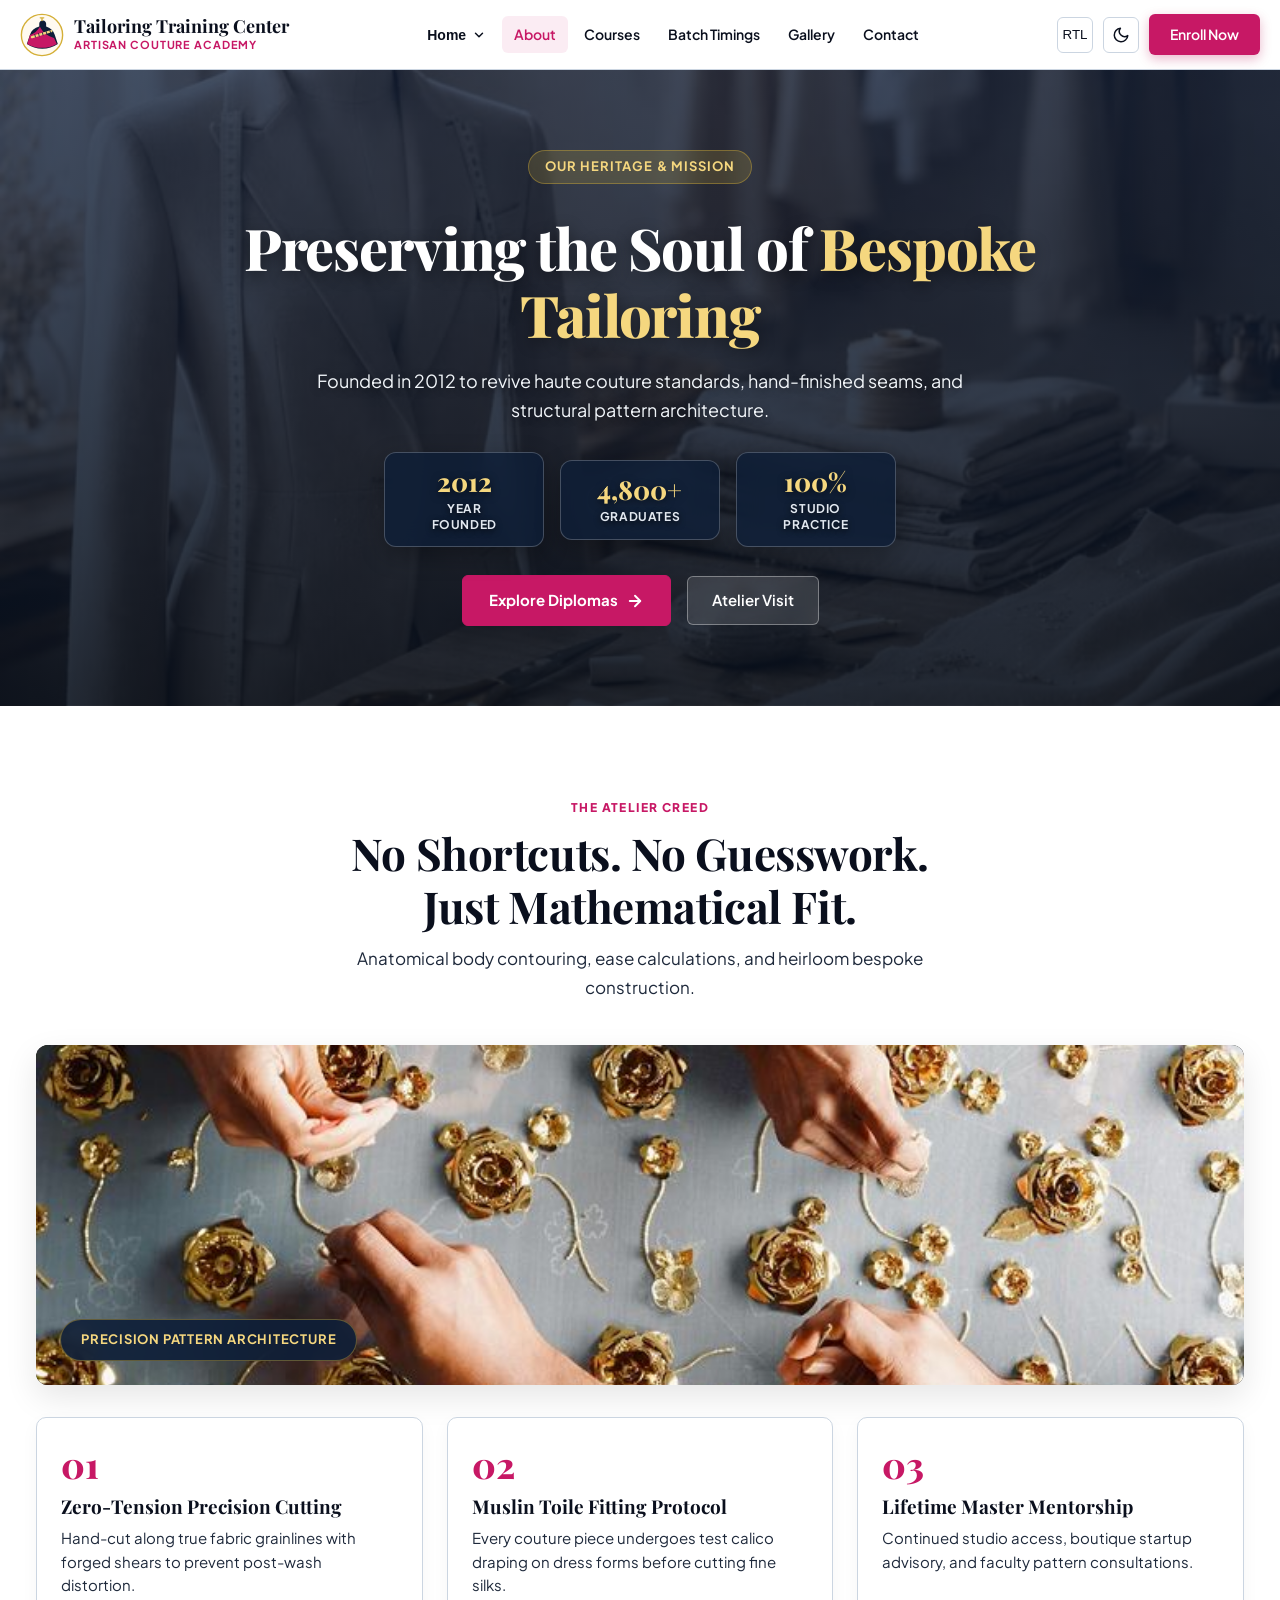
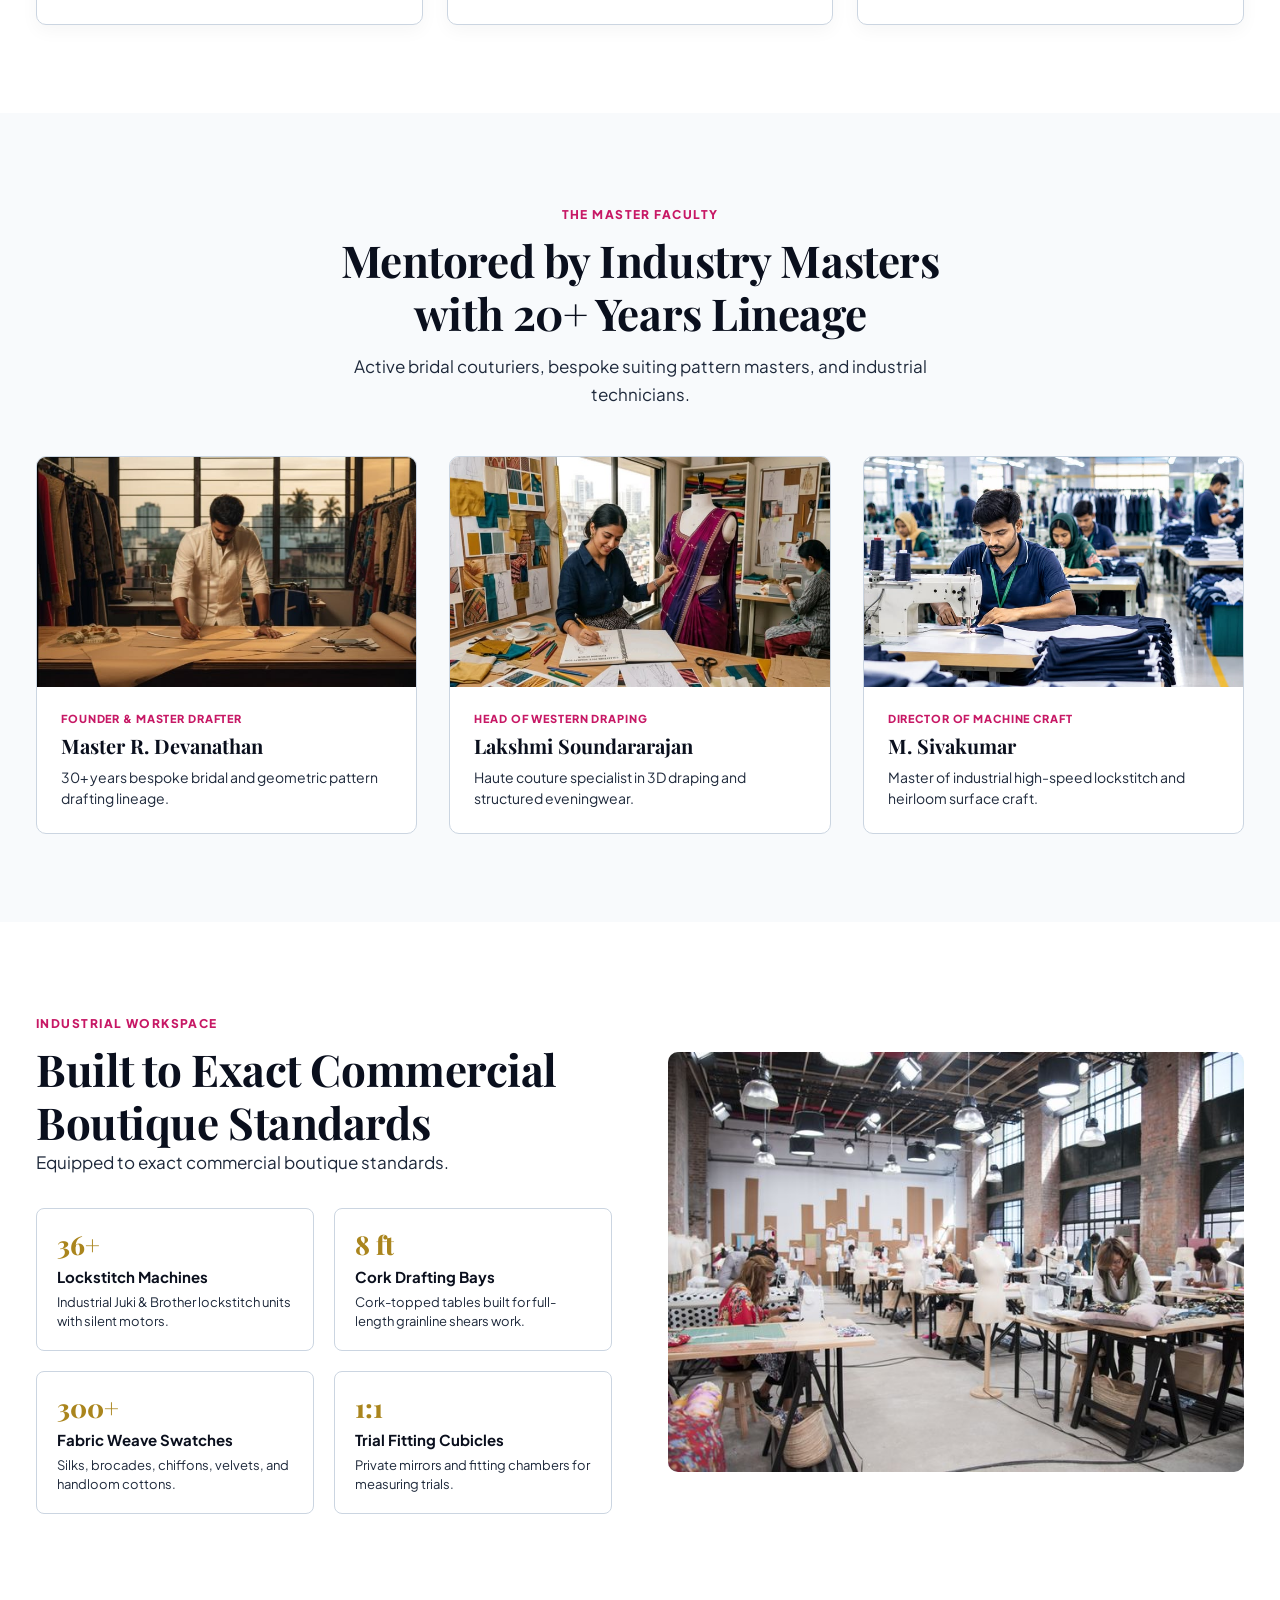
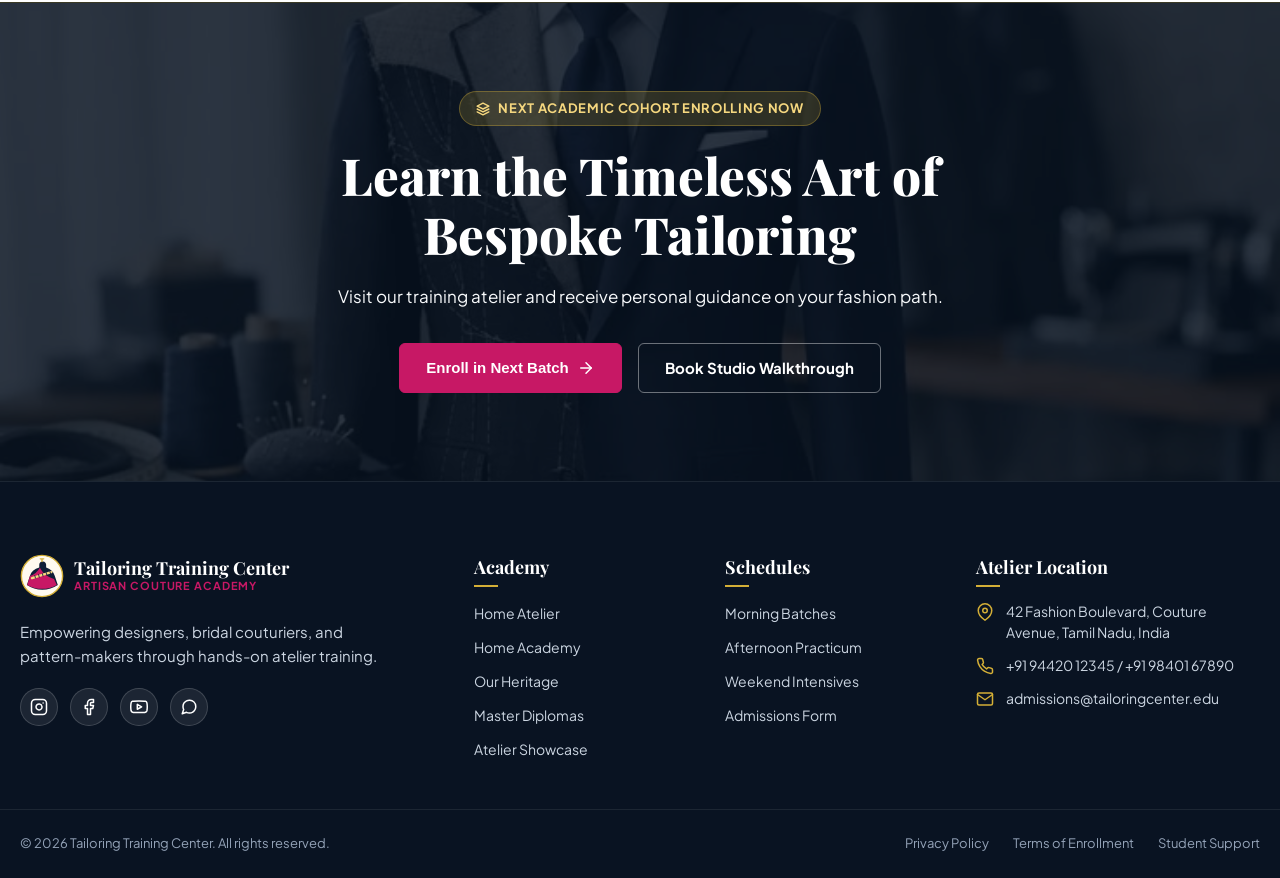
==== about.html @ f359b0d8 "first commit" ====
<!DOCTYPE html>
<html lang="en" dir="ltr">

<head>
  <meta charset="UTF-8">
  <meta name="viewport" content="width=device-width, initial-scale=1.0">
  <title>About Our Heritage | Tailoring Training Center</title>
  <link rel="icon" type="image/svg+xml" href="assets/images/icons/brand-mark.svg">
  <link rel="stylesheet" href="assets/css/style.css">
  <link rel="stylesheet" href="assets/css/responsive.css">
</head>

<body>

  <!-- Branded Page Loader -->
  <div id="page-loader" role="status" aria-live="polite" aria-label="Loading Tailoring Training Center">
    <div class="loader-brand">
      <div class="loader-ring"></div>
      <img src="assets/images/icons/brand-mark.svg" alt="Tailoring Training Center" class="loader-logo-img">
    </div>
    <div class="loader-text">Tailoring Training Center</div>
  </div>

  <!-- Fixed Header -->
  <header class="site-header" role="banner">
    <div class="header-container">

      <!-- Brand Logo + Name -->
      <a href="index.html" class="brand-link" aria-label="Tailoring Training Center Homepage">
        <img src="assets/images/icons/brand-mark.svg" alt="Tailoring Training Center Brand Logo" class="brand-logo-img">
        <div class="brand-text-wrap">
          <span class="brand-title">Tailoring Training Center</span>
          <span class="brand-subtitle">Artisan Couture Academy</span>
        </div>
      </a>

      <!-- Desktop Navigation: Exactly 6 Primary Items -->
      <nav class="desktop-nav" role="navigation" aria-label="Main Navigation">

        <!-- Nav Item 1: Home (Dropdown Click-Only) -->
        <div class="nav-item has-dropdown">
          <button type="button" class="nav-link nav-dropdown-trigger" aria-expanded="false" aria-haspopup="true"
            aria-label="Toggle Home menu">
            <span>Home</span>
            <svg width="14" height="14" viewBox="0 0 24 24" fill="none" stroke="currentColor" stroke-width="2.5"
              stroke-linecap="round" stroke-linejoin="round" aria-hidden="true">
              <polyline points="6 9 12 15 18 9"></polyline>
            </svg>
          </button>
          <div class="nav-dropdown-menu" role="menu">
            <a href="index.html" class="dropdown-link" role="menuitem">
              <span>Home 1 (Artisan Editorial)</span>
              <span class="dropdown-badge">V1</span>
            </a>
            <a href="home-2.html" class="dropdown-link" role="menuitem">
              <span>Home 2 (Academy & Atelier)</span>
              <span class="dropdown-badge">V2</span>
            </a>
          </div>
        </div>

        <!-- Nav Item 2: About (Active) -->
        <div class="nav-item">
          <a href="about.html" class="nav-link active">About</a>
        </div>

        <!-- Nav Item 3: Courses -->
        <div class="nav-item">
          <a href="courses.html" class="nav-link">Courses</a>
        </div>

        <!-- Nav Item 4: Batch Timings -->
        <div class="nav-item">
          <a href="timings.html" class="nav-link">Batch Timings</a>
        </div>

        <!-- Nav Item 5: Gallery -->
        <div class="nav-item">
          <a href="gallery.html" class="nav-link">Gallery</a>
        </div>

        <!-- Nav Item 6: Contact -->
        <div class="nav-item">
          <a href="contact.html" class="nav-link">Contact</a>
        </div>

      </nav>

      <!-- Desktop Actions: RTL Toggle, Dark Mode Toggle, CTA Button -->
      <div class="header-actions">
        <button type="button" class="icon-btn dir-toggle-btn"
          aria-label="Toggle text direction (LTR / RTL)">RTL</button>
        <button type="button" class="icon-btn theme-toggle-btn" aria-label="Switch to Dark Mode">
          <svg width="18" height="18" viewBox="0 0 24 24" fill="none" stroke="currentColor" stroke-width="2"
            stroke-linecap="round" stroke-linejoin="round" aria-hidden="true">
            <path d="M21 12.79A9 9 0 1 1 11.21 3 7 7 0 0 0 21 12.79z"></path>
          </svg>
        </button>
        <a href="contact.html" class="header-cta-btn">
          <span>Enroll Now</span>
        </a>

        <!-- Mobile Toggle Button -->
        <button type="button" class="mobile-toggle-btn" aria-label="Open mobile navigation menu">
          <svg width="22" height="22" viewBox="0 0 24 24" fill="none" stroke="currentColor" stroke-width="2"
            stroke-linecap="round" stroke-linejoin="round" aria-hidden="true">
            <line x1="3" y1="12" x2="21" y2="12"></line>
            <line x1="3" y1="6" x2="21" y2="6"></line>
            <line x1="3" y1="18" x2="21" y2="18"></line>
          </svg>
        </button>
      </div>

    </div>
  </header>

  <!-- Mobile Drawer Overlay & Menu -->
  <div class="mobile-drawer-overlay" aria-hidden="true">
    <div class="mobile-drawer" role="dialog" aria-modal="true" aria-label="Mobile Navigation">

      <div class="mobile-drawer-header">
        <a href="index.html" class="brand-link">
          <img src="assets/images/icons/brand-mark.svg" alt="Tailoring Training Center" class="brand-logo-img">
          <div class="brand-text-wrap">
            <span class="brand-title">Tailoring Training Center</span>
            <span class="brand-subtitle">Artisan Couture Academy</span>
          </div>
        </a>
        <button type="button" class="icon-btn mobile-close-btn" aria-label="Close mobile navigation menu">
          <svg width="20" height="20" viewBox="0 0 24 24" fill="none" stroke="currentColor" stroke-width="2"
            stroke-linecap="round" stroke-linejoin="round" aria-hidden="true">
            <line x1="18" y1="6" x2="6" y2="18"></line>
            <line x1="6" y1="6" x2="18" y2="18"></line>
          </svg>
        </button>
      </div>

      <ul class="mobile-nav-list">
        <li class="mobile-accordion">
          <button type="button" class="mobile-nav-link mobile-accordion-trigger" aria-expanded="false">
            <span>Home</span>
            <svg class="accordion-icon" width="16" height="16" viewBox="0 0 24 24" fill="none" stroke="currentColor"
              stroke-width="2" stroke-linecap="round" stroke-linejoin="round" aria-hidden="true">
              <polyline points="6 9 12 15 18 9"></polyline>
            </svg>
          </button>
          <div class="mobile-accordion-content">
            <a href="index.html" class="mobile-sub-link">Home 1 (Artisan Editorial)</a>
            <a href="home-2.html" class="mobile-sub-link">Home 2 (Academy & Atelier)</a>
          </div>
        </li>

        <li><a href="about.html" class="mobile-nav-link active">About</a></li>
        <li><a href="courses.html" class="mobile-nav-link">Courses</a></li>
        <li><a href="timings.html" class="mobile-nav-link">Batch Timings</a></li>
        <li><a href="gallery.html" class="mobile-nav-link">Gallery</a></li>
        <li><a href="contact.html" class="mobile-nav-link">Contact</a></li>
      </ul>

      <div class="mobile-drawer-footer">
        <div class="mobile-controls-row">
          <button type="button" class="icon-btn dir-toggle-btn"
            aria-label="Toggle text direction (LTR / RTL)">RTL</button>
          <button type="button" class="icon-btn theme-toggle-btn" aria-label="Switch to Dark Mode">
            <svg width="18" height="18" viewBox="0 0 24 24" fill="none" stroke="currentColor" stroke-width="2"
              stroke-linecap="round" stroke-linejoin="round" aria-hidden="true">
              <path d="M21 12.79A9 9 0 1 1 11.21 3 7 7 0 0 0 21 12.79z"></path>
            </svg>
          </button>
        </div>
      </div>

    </div>
  </div>

  <!-- Main Content: Exactly 5 Content Sections (Lean, Punchy Copy) -->
  <main class="main-wrapper" id="main-content">

    <!-- ==========================================
         SECTION 1: ABOUT HERO BANNER (EQUAL HEIGHT)
         ========================================== -->
    <section class="page-hero-banner about-hero-banner" aria-label="Our Heritage">
      <div class="site-container">
        <div class="page-hero-content">
          <span class="eyebrow eyebrow-light">Our Heritage & Mission</span>
          <h1 class="page-hero-title">
            Preserving the Soul of <span>Bespoke Tailoring</span>
          </h1>
          <p class="page-hero-desc">
            Founded in 2012 to revive haute couture standards, hand-finished seams, and structural pattern architecture.
          </p>
          <div class="hero-stats-row hero-stats-row-center">
            <div class="hero-stat-pill">
              <span class="hero-stat-value">2012</span>
              <span class="hero-stat-label">Year Founded</span>
            </div>
            <div class="hero-stat-pill">
              <span class="hero-stat-value">4,800+</span>
              <span class="hero-stat-label">Graduates</span>
            </div>
            <div class="hero-stat-pill">
              <span class="hero-stat-value">100%</span>
              <span class="hero-stat-label">Studio Practice</span>
            </div>
          </div>
          <div class="hero-cta-group hero-cta-group-center">
            <a href="courses.html" class="btn-primary">
              <span>Explore Diplomas</span>
              <svg width="18" height="18" viewBox="0 0 24 24" fill="none" stroke="currentColor" stroke-width="2.5"
                stroke-linecap="round" stroke-linejoin="round" aria-hidden="true">
                <line x1="5" y1="12" x2="19" y2="12"></line>
                <polyline points="12 5 19 12 12 19"></polyline>
              </svg>
            </a>
            <a href="contact.html" class="btn-secondary btn-secondary-light">
              <span>Atelier Visit</span>
            </a>
          </div>
        </div>
      </div>
    </section>

    <!-- ==========================================
         SECTION 2: CRAFT PHILOSOPHY & PEDAGOGICAL CREED
         (Panoramic Craft Showcase + 3-Milestone Protocol Grid)
         ========================================== -->
    <section class="philosophy-section" aria-label="Our Core Creed">
      <div class="site-container">

        <div class="section-center-head">
          <span class="eyebrow">The Atelier Creed</span>
          <h2 class="section-heading">No Shortcuts. No Guesswork. Just Mathematical Fit.</h2>
          <p class="section-subtext section-subtext-centered">
            Anatomical body contouring, ease calculations, and heirloom bespoke construction.
          </p>
        </div>

        <!-- Wide Cinematic Craft Visual Strip -->
        <div class="philosophy-panoramic-wrap">
          <img src="assets/images/about/p26.jpg" alt="Artisan hand-stitching intricate silk piping with gold embroidery"
            class="philosophy-panoramic-img" loading="lazy">
          <div class="philosophy-panoramic-badge">
            Precision Pattern Architecture
          </div>
        </div>

        <!-- 3 Connected Milestone Protocols in a Row -->
        <div class="philosophy-milestones-row">

          <div class="philosophy-milestone-card">
            <div class="philosophy-milestone-num">01</div>
            <h3 class="philosophy-milestone-title">Zero-Tension Precision Cutting</h3>
            <p class="philosophy-milestone-desc">Hand-cut along true fabric grainlines with forged shears to prevent
              post-wash distortion.</p>
          </div>

          <div class="philosophy-milestone-card">
            <div class="philosophy-milestone-num">02</div>
            <h3 class="philosophy-milestone-title">Muslin Toile Fitting Protocol</h3>
            <p class="philosophy-milestone-desc">Every couture piece undergoes test calico draping on dress forms before
              cutting fine silks.</p>
          </div>

          <div class="philosophy-milestone-card">
            <div class="philosophy-milestone-num">03</div>
            <h3 class="philosophy-milestone-title">Lifetime Master Mentorship</h3>
            <p class="philosophy-milestone-desc">Continued studio access, boutique startup advisory, and faculty pattern
              consultations.</p>
          </div>

        </div>

      </div>
    </section>

    <!-- ==========================================
         SECTION 3: FACULTY GUILD HERITAGE (Equal Cards)
         ========================================== -->
    <section class="faculty-heritage-section" aria-label="Our Master Mentors">
      <div class="site-container">

        <div class="section-center-head">
          <span class="eyebrow">The Master Faculty</span>
          <h2 class="section-heading">Mentored by Industry Masters with 20+ Years Lineage</h2>
          <p class="section-subtext section-subtext-centered">
            Active bridal couturiers, bespoke suiting pattern masters, and industrial technicians.
          </p>
        </div>

        <div class="faculty-grid">

          <!-- Faculty Card 1 -->
          <article class="faculty-card">
            <div class="faculty-card-media">
              <img src="assets/images/about/p27.jpg" alt="Master R. Devanathan - Founder and Master Pattern Drafter"
                class="faculty-card-img" loading="lazy">
            </div>
            <div class="faculty-card-body">
              <span class="faculty-role-badge">Founder & Master Drafter</span>
              <h3 class="faculty-name">Master R. Devanathan</h3>
              <p class="faculty-bio">
                30+ years bespoke bridal and geometric pattern drafting lineage.
              </p>
            </div>
          </article>

          <!-- Faculty Card 2 -->
          <article class="faculty-card">
            <div class="faculty-card-media">
              <img src="assets/images/gallery/p28.jpg" alt="Lakshmi Soundararajan - Head of Western Draping"
                class="faculty-card-img" loading="lazy">
            </div>
            <div class="faculty-card-body">
              <span class="faculty-role-badge">Head of Western Draping</span>
              <h3 class="faculty-name">Lakshmi Soundararajan</h3>
              <p class="faculty-bio">
                Haute couture specialist in 3D draping and structured eveningwear.
              </p>
            </div>
          </article>

          <!-- Faculty Card 3 -->
          <article class="faculty-card">
            <div class="faculty-card-media">
              <img src="assets/images/sections/p29.jpg" alt="M. Sivakumar - Director of Machine and Surface Craft"
                class="faculty-card-img" loading="lazy">
            </div>
            <div class="faculty-card-body">
              <span class="faculty-role-badge">Director of Machine Craft</span>
              <h3 class="faculty-name">M. Sivakumar</h3>
              <p class="faculty-bio">
                Master of industrial high-speed lockstitch and heirloom surface craft.
              </p>
            </div>
          </article>

        </div>

      </div>
    </section>

    <!-- ==========================================
         SECTION 4: ATELIER STUDIO SPECIFICATIONS
         ========================================== -->
    <section class="studio-specs-section" aria-label="Studio Infrastructure">
      <div class="site-container">
        <div class="studio-specs-grid">

          <div>
            <span class="eyebrow">Industrial Workspace</span>
            <h2 class="section-heading">Built to Exact Commercial Boutique Standards</h2>
            <p class="section-subtext">
              Equipped to exact commercial boutique standards.
            </p>

            <div class="specs-grid-2col">
              <div class="spec-tile">
                <div class="spec-num">36+</div>
                <div class="spec-title">Lockstitch Machines</div>
                <div class="spec-desc">Industrial Juki & Brother lockstitch units with silent motors.</div>
              </div>

              <div class="spec-tile">
                <div class="spec-num">8 ft</div>
                <div class="spec-title">Cork Drafting Bays</div>
                <div class="spec-desc">Cork-topped tables built for full-length grainline shears work.</div>
              </div>

              <div class="spec-tile">
                <div class="spec-num">300+</div>
                <div class="spec-title">Fabric Weave Swatches</div>
                <div class="spec-desc">Silks, brocades, chiffons, velvets, and handloom cottons.</div>
              </div>

              <div class="spec-tile">
                <div class="spec-num">1:1</div>
                <div class="spec-title">Trial Fitting Cubicles</div>
                <div class="spec-desc">Private mirrors and fitting chambers for measuring trials.</div>
              </div>
            </div>
          </div>

          <div>
            <img src="assets/images/about/p30.jpg"
              alt="Industrial high speed lockstitch sewing machine with precision needle and presser foot"
              class="studio-specs-img">
          </div>

        </div>
      </div>
    </section>

    <!-- ==========================================
         SECTION 5: FINAL ATELIER ENROLLMENT CTA
         (Mandatory Last Section)
         ========================================== -->
    <section class="about-cta-section" aria-label="Admissions Invitation">
      <div class="about-cta-bg-layer"></div>
      <div class="site-container">
        <div class="cta-inner-card">
          <span class="cta-pill">
            <svg width="14" height="14" viewBox="0 0 24 24" fill="none" stroke="currentColor" stroke-width="2.5"
              stroke-linecap="round" stroke-linejoin="round" aria-hidden="true">
              <path d="M12 2L2 7l10 5 10-5-10-5z"></path>
              <path d="M2 17l10 5 10-5"></path>
              <path d="M2 12l10 5 10-5"></path>
            </svg>
            <span>Next Academic Cohort<span class="cta-pill-extra"> Enrolling Now</span></span>
          </span>

          <h2 class="cta-heading">Learn the Timeless Art of Bespoke Tailoring</h2>

          <p class="cta-desc">
            Visit our training atelier and receive personal guidance on your fashion path.
          </p>

          <div class="cta-btn-group">
            <button type="button" class="btn-primary" data-open-modal="auth">
              <span>Enroll in Next Batch</span>
              <svg width="18" height="18" viewBox="0 0 24 24" fill="none" stroke="currentColor" stroke-width="2"
                stroke-linecap="round" stroke-linejoin="round" aria-hidden="true">
                <line x1="5" y1="12" x2="19" y2="12"></line>
                <polyline points="12 5 19 12 12 19"></polyline>
              </svg>
            </button>
            <a href="contact.html" class="btn-secondary btn-cta-secondary">
              <span>Book Studio Walkthrough</span>
            </a>
          </div>
        </div>
      </div>
    </section>

  </main>

  <!-- Scroll to Top Button -->
  <button type="button" id="scroll-to-top" aria-label="Scroll back to top">
    <svg width="20" height="20" viewBox="0 0 24 24" fill="none" stroke="currentColor" stroke-width="2.5"
      stroke-linecap="round" stroke-linejoin="round" aria-hidden="true">
      <polyline points="18 15 12 9 6 15"></polyline>
    </svg>
  </button>

  <!-- Shared Editorial Footer -->
  <footer class="site-footer" role="contentinfo">
    <div class="footer-top">

      <div class="footer-col">
        <a href="index.html" class="brand-link">
          <img src="assets/images/icons/brand-mark.svg" alt="Tailoring Training Center Logo" class="brand-logo-img">
          <div class="brand-text-wrap">
            <span class="brand-title brand-title-footer">Tailoring Training Center</span>
            <span class="brand-subtitle">Artisan Couture Academy</span>
          </div>
        </a>
        <p class="footer-brand-desc">
          Empowering designers, bridal couturiers, and pattern-makers through hands-on atelier training.
        </p>
        <div class="footer-social-links" aria-label="Social Media Channels">
          <a href="https://instagram.com" class="footer-social-btn" aria-label="Follow us on Instagram" target="_blank" rel="noopener noreferrer">
            <svg width="18" height="18" viewBox="0 0 24 24" fill="none" stroke="currentColor" stroke-width="2" stroke-linecap="round" stroke-linejoin="round" aria-hidden="true">
              <rect x="2" y="2" width="20" height="20" rx="5" ry="5"></rect>
              <path d="M16 11.37A4 4 0 1 1 12.63 8 4 4 0 0 1 16 11.37z"></path>
              <line x1="17.5" y1="6.5" x2="17.51" y2="6.5"></line>
            </svg>
          </a>
          <a href="https://facebook.com" class="footer-social-btn" aria-label="Follow us on Facebook" target="_blank" rel="noopener noreferrer">
            <svg width="18" height="18" viewBox="0 0 24 24" fill="none" stroke="currentColor" stroke-width="2" stroke-linecap="round" stroke-linejoin="round" aria-hidden="true">
              <path d="M18 2h-3a5 5 0 0 0-5 5v3H7v4h3v8h4v-8h3l1-4h-4V7a1 1 0 0 1 1-1h3z"></path>
            </svg>
          </a>
          <a href="https://youtube.com" class="footer-social-btn" aria-label="Subscribe on YouTube" target="_blank" rel="noopener noreferrer">
            <svg width="18" height="18" viewBox="0 0 24 24" fill="none" stroke="currentColor" stroke-width="2" stroke-linecap="round" stroke-linejoin="round" aria-hidden="true">
              <path d="M22.54 6.42a2.78 2.78 0 0 0-1.94-2C18.88 4 12 4 12 4s-6.88 0-8.6.46a2.78 2.78 0 0 0-1.94 2A29 29 0 0 0 1 11.75a29 29 0 0 0 .46 5.33A2.78 2.78 0 0 0 3.4 19c1.72.46 8.6.46 8.6.46s6.88 0 8.6-.46a2.78 2.78 0 0 0 1.94-2 29 29 0 0 0 .46-5.25 29 29 0 0 0-.46-5.33z"></path>
              <polygon points="9.75 15.02 15.5 11.75 9.75 8.48 9.75 15.02"></polygon>
            </svg>
          </a>
          <a href="https://wa.me/919442012345" class="footer-social-btn" aria-label="Chat on WhatsApp" target="_blank" rel="noopener noreferrer">
            <svg width="18" height="18" viewBox="0 0 24 24" fill="none" stroke="currentColor" stroke-width="2" stroke-linecap="round" stroke-linejoin="round" aria-hidden="true">
              <path d="M21 11.5a8.38 8.38 0 0 1-.9 3.8 8.5 8.5 0 0 1-7.6 4.7 8.38 8.38 0 0 1-3.8-.9L3 21l1.9-5.7a8.38 8.38 0 0 1-.9-3.8 8.5 8.5 0 0 1 4.7-7.6 8.38 8.38 0 0 1 3.8-.9h.5a8.48 8.48 0 0 1 8 8v.5z"></path>
            </svg>
          </a>
        </div>
      </div>

      <div class="footer-col">
        <h3 class="footer-heading">Academy</h3>
        <ul class="footer-nav-list">
          <li><a href="index.html" class="footer-link">Home Atelier</a></li>
          <li><a href="home-2.html" class="footer-link">Home Academy</a></li>
          <li><a href="about.html" class="footer-link">Our Heritage</a></li>
          <li><a href="courses.html" class="footer-link">Master Diplomas</a></li>
          <li><a href="gallery.html" class="footer-link">Atelier Showcase</a></li>
        </ul>
      </div>

      <div class="footer-col">
        <h3 class="footer-heading">Schedules</h3>
        <ul class="footer-nav-list">
          <li><a href="timings.html" class="footer-link">Morning Batches</a></li>
          <li><a href="timings.html" class="footer-link">Afternoon Practicum</a></li>
          <li><a href="timings.html" class="footer-link">Weekend Intensives</a></li>
          <li><a href="contact.html" class="footer-link">Admissions Form</a></li>
        </ul>
      </div>

      <div class="footer-col">
        <h3 class="footer-heading">Atelier Location</h3>
        <div class="footer-contact-item">
          <svg class="footer-contact-icon" width="18" height="18" viewBox="0 0 24 24" fill="none" stroke="currentColor"
            stroke-width="2" stroke-linecap="round" stroke-linejoin="round" aria-hidden="true">
            <path d="M21 10c0 7-9 13-9 13s-9-6-9-13a9 9 0 0 1 18 0z"></path>
            <circle cx="12" cy="10" r="3"></circle>
          </svg>
          <span>42 Fashion Boulevard, Couture Avenue, Tamil Nadu, India</span>
        </div>
        <div class="footer-contact-item">
          <svg class="footer-contact-icon" width="18" height="18" viewBox="0 0 24 24" fill="none" stroke="currentColor"
            stroke-width="2" stroke-linecap="round" stroke-linejoin="round" aria-hidden="true">
            <path
              d="M22 16.92v3a2 2 0 0 1-2.18 2 19.79 19.79 0 0 1-8.63-3.07 19.5 19.5 0 0 1-6-6 19.79 19.79 0 0 1-3.07-8.67A2 2 0 0 1 4.11 2h3a2 2 0 0 1 2 1.72 12.84 12.84 0 0 0 .7 2.81 2 2 0 0 1-.45 2.11L8.09 9.91a16 16 0 0 0 6 6l1.27-1.27a2 2 0 0 1 2.11-.45 12.84 12.84 0 0 0 2.81.7A2 2 0 0 1 22 16.92z">
            </path>
          </svg>
          <span>+91 94420 12345 / +91 98401 67890</span>
        </div>
        <div class="footer-contact-item">
          <svg class="footer-contact-icon" width="18" height="18" viewBox="0 0 24 24" fill="none" stroke="currentColor"
            stroke-width="2" stroke-linecap="round" stroke-linejoin="round" aria-hidden="true">
            <path d="M4 4h16c1.1 0 2 .9 2 2v12c0 1.1-.9 2-2 2H4c-1.1 0-2-.9-2-2V6c0-1.1.9-2 2-2z"></path>
            <polyline points="22,6 12,13 2,6"></polyline>
          </svg>
          <span>admissions@tailoringcenter.edu</span>
        </div>
      </div>

    </div>

    <div class="footer-bottom">
      <div class="footer-bottom-container">
        <div>
          &copy; 2026 Tailoring Training Center. All rights reserved.
        </div>
        <div class="footer-legal-links">
          <a href="contact.html" class="footer-link">Privacy Policy</a>
          <a href="contact.html" class="footer-link">Terms of Enrollment</a>
          <a href="contact.html" class="footer-link">Student Support</a>
        </div>
      </div>
    </div>
  </footer>

  <!-- Global Shared Script -->
  <script src="assets/js/main.js"></script>
</body>

</html>
---- assets/css/style.css ----
@import url('https://fonts.googleapis.com/css2?family=Playfair+Display:ital,wght@0,400;0,600;0,700;0,900;1,400&family=Plus+Jakarta+Sans:wght@300;400;500;600;700;800&display=swap');

/* --- Brand Custom Properties --- */
:root {
  --color-primary-navy: #0e1e38;
  --color-navy-dark: #07101d;
  --color-magenta: #c71865;
  --color-magenta-hover: #b01457;
  --color-gold: #d4af37;
  --color-gold-light: #f5d77f;
  --color-gold-dark: #aa851d;

  --bg-body: #ffffff;
  --bg-surface: #f8fafc;
  --bg-card: #ffffff;
  --bg-card-border: #cbd5e1;
  --bg-header: rgba(255, 255, 255, 0.95);
  --border-color: #cbd5e1;
  --text-main: #0a0f1d;
  --text-muted: #1e293b;
  /* Ultra-bright contrast */
  --text-light: #334155;
  --footer-bg: #091322;
  --footer-text: #ffffff;

  --font-serif: 'Playfair Display', Georgia, serif;
  --font-sans: 'Plus Jakarta Sans', system-ui, -apple-system, sans-serif;
  --header-height: 70px;
  --transition-base: all 0.25s cubic-bezier(0.4, 0, 0.2, 1);
}

/* Strict Pure Dark Mode (#000000) */
html.dark {
  --bg-body: #000000;
  --bg-surface: #000000;
  --bg-card: #05080f;
  --bg-card-border: #1e293b;
  --bg-header: rgba(0, 0, 0, 0.95);
  --border-color: #334155;
  --text-main: #ffffff;
  --text-muted: #f8fafc;
  /* Crisp, pure readable bright text */
  --text-light: #e2e8f0;
  --footer-bg: #000000;
  --footer-text: #ffffff;
}

/* Base Reset & Typography */
*,
*::before,
*::after {
  box-sizing: border-box;
  margin: 0;
  padding: 0;
}

html {
  font-family: var(--font-sans);
  background-color: var(--bg-body);
  color: var(--text-main);
  scroll-behavior: smooth;
  font-size: 16px;
  line-height: 1.5;
  -webkit-font-smoothing: antialiased;
  -moz-osx-font-smoothing: grayscale;
}

body {
  min-height: 100vh;
  background-color: var(--bg-body);
  color: var(--text-main);
  overflow-x: hidden;
  display: flex;
  flex-direction: column;
}

/* Page Loader */
#page-loader {
  position: fixed;
  inset: 0;
  z-index: 99999;
  background: var(--bg-body);
  display: flex;
  flex-direction: column;
  align-items: center;
  justify-content: center;
  gap: 1.25rem;
  transition: opacity 0.4s ease, visibility 0.4s ease;
}

#page-loader.loaded {
  opacity: 0;
  visibility: hidden;
  pointer-events: none;
}

.loader-brand {
  position: relative;
  display: flex;
  align-items: center;
  justify-content: center;
}

.loader-logo-img {
  width: 90px;
  height: 90px;
  object-fit: contain;
  animation: pulseLogo 2s infinite ease-in-out;
}

.loader-ring {
  position: absolute;
  width: 120px;
  height: 120px;
  border: 2px dashed var(--color-gold);
  border-top-color: var(--color-magenta);
  border-radius: 50%;
  animation: spinRing 3s linear infinite;
}

.loader-text {
  font-family: var(--font-serif);
  font-size: 1.125rem;
  font-weight: 700;
  letter-spacing: 0.05em;
  color: var(--text-main);
}

@keyframes spinRing {
  to {
    transform: rotate(360deg);
  }
}

@keyframes pulseLogo {

  0%,
  100% {
    transform: scale(0.96);
    opacity: 0.9;
  }

  50% {
    transform: scale(1.04);
    opacity: 1;
  }
}

/* Fixed Header */
.site-header {
  position: fixed;
  top: 0;
  left: 0;
  right: 0;
  height: var(--header-height);
  z-index: 1000;
  background-color: var(--bg-header);
  backdrop-filter: blur(12px);
  -webkit-backdrop-filter: blur(12px);
  border-bottom: 1px solid var(--border-color);
  transition: background-color 0.25s ease, border-color 0.25s ease, box-shadow 0.25s ease;
}

.site-header.scrolled {
  box-shadow: 0 4px 20px -2px rgba(0, 0, 0, 0.08);
}

html.dark .site-header.scrolled {
  box-shadow: 0 4px 24px -2px rgba(0, 0, 0, 0.6);
  border-bottom-color: #27272a;
}

.header-container {
  max-width: 80rem;
  margin: 0 auto;
  height: 100%;
  padding: 0 1.25rem;
  display: flex;
  align-items: center;
  justify-content: space-between;
  gap: 1.5rem;
}

/* Brand Identity */
.brand-link {
  display: inline-flex;
  align-items: center;
  gap: 0.625rem;
  text-decoration: none;
  flex-shrink: 0;
}

.brand-logo-img {
  height: 44px;
  width: auto;
  max-width: 65px;
  object-fit: contain;
  transition: transform 0.2s ease;
}

.brand-link:hover .brand-logo-img {
  transform: scale(1.05);
}

.brand-text-wrap {
  display: flex;
  flex-direction: column;
}

.brand-title {
  font-family: var(--font-serif);
  font-size: 1.125rem;
  font-weight: 700;
  line-height: 1.15;
  color: var(--text-main);
  white-space: nowrap;
}

.brand-title-footer {
  color: #ffffff;
}

.brand-subtitle {
  font-family: var(--font-sans);
  font-size: 0.6875rem;
  font-weight: 700;
  letter-spacing: 0.08em;
  text-transform: uppercase;
  color: var(--color-magenta);
}

/* Desktop Navigation */
.desktop-nav {
  display: flex;
  align-items: center;
  gap: 0.25rem;
}

.nav-item {
  position: relative;
  list-style: none;
}

.nav-link {
  display: inline-flex;
  align-items: center;
  gap: 0.35rem;
  padding: 0.5rem 0.75rem;
  font-size: 0.875rem;
  font-weight: 600;
  color: var(--text-main);
  text-decoration: none;
  border-radius: 0.375rem;
  transition: color 0.2s ease, background-color 0.2s ease;
  white-space: nowrap;
  background: transparent;
  border: none;
  cursor: pointer;
}

.nav-link:hover,
.nav-link.active {
  color: var(--color-magenta);
  background-color: rgba(199, 24, 101, 0.08);
}

html.dark .nav-link:hover,
html.dark .nav-link.active {
  color: var(--color-gold-light);
  background-color: rgba(212, 175, 55, 0.12);
}

.nav-dropdown-trigger svg {
  transition: transform 0.2s ease;
}

.nav-item.dropdown-open .nav-dropdown-trigger svg {
  transform: rotate(180deg);
}

/* Home Dropdown Menu (Click Only) */
.nav-dropdown-menu {
  position: absolute;
  top: calc(100% + 0.5rem);
  left: 0;
  min-width: 14rem;
  background-color: var(--bg-card);
  border: 1px solid var(--border-color);
  border-radius: 0.5rem;
  box-shadow: 0 10px 25px -5px rgba(0, 0, 0, 0.15);
  padding: 0.5rem;
  display: none;
  z-index: 1050;
  animation: dropdownFade 0.2s ease-out;
}

html[dir="rtl"] .nav-dropdown-menu {
  left: auto;
  right: 0;
}

.nav-item.dropdown-open .nav-dropdown-menu {
  display: block;
}

@keyframes dropdownFade {
  from {
    opacity: 0;
    transform: translateY(-6px);
  }

  to {
    opacity: 1;
    transform: translateY(0);
  }
}

.dropdown-link {
  display: flex;
  align-items: center;
  justify-content: space-between;
  padding: 0.625rem 0.875rem;
  border-radius: 0.375rem;
  color: var(--text-main);
  font-size: 0.875rem;
  font-weight: 600;
  text-decoration: none;
  transition: background-color 0.15s ease, color 0.15s ease;
}

.dropdown-link:hover,
.dropdown-link.active {
  background-color: rgba(199, 24, 101, 0.08);
  color: var(--color-magenta);
}

html.dark .dropdown-link:hover,
html.dark .dropdown-link.active {
  background-color: rgba(212, 175, 55, 0.14);
  color: var(--color-gold-light);
}

.dropdown-badge {
  font-size: 0.6875rem;
  font-weight: 700;
  padding: 0.125rem 0.375rem;
  border-radius: 9999px;
  background-color: rgba(212, 175, 55, 0.18);
  color: var(--color-gold-dark);
}

html.dark .dropdown-badge {
  background-color: rgba(212, 175, 55, 0.25);
  color: var(--color-gold-light);
}

/* Header Action Controls */
.header-actions {
  display: flex;
  align-items: center;
  gap: 0.625rem;
  flex-shrink: 0;
}

.icon-btn {
  display: inline-flex;
  align-items: center;
  justify-content: center;
  width: 2.25rem;
  height: 2.25rem;
  border-radius: 0.375rem;
  border: 1px solid var(--border-color);
  background: var(--bg-card);
  color: var(--text-main);
  cursor: pointer;
  transition: var(--transition-base);
}

.icon-btn:hover {
  border-color: var(--color-magenta);
  color: var(--color-magenta);
  background-color: rgba(199, 24, 101, 0.06);
}

.lang-btn {
  font-size: 0.75rem;
  font-weight: 700;
  letter-spacing: 0.05em;
  padding: 0 0.5rem;
  width: auto;
  min-width: 2.5rem;
}

/* Header CTA Button */
.header-cta-btn {
  display: inline-flex;
  align-items: center;
  justify-content: center;
  gap: 0.5rem;
  padding: 0.55rem 1.25rem;
  border-radius: 0.375rem;
  background: var(--color-magenta);
  color: #ffffff;
  font-size: 0.875rem;
  font-weight: 600;
  text-decoration: none;
  border: 1px solid transparent;
  cursor: pointer;
  transition: var(--transition-base);
  box-shadow: 0 4px 12px rgba(179, 0, 71, 0.28);
  white-space: nowrap;
}

.header-cta-btn:hover {
  background: var(--color-magenta-hover);
  border-color: var(--color-magenta-hover);
  color: #ffffff;
  transform: translateY(-1px);
  box-shadow: 0 6px 16px rgba(179, 0, 71, 0.4);
}

html.dark .header-cta-btn {
  background: var(--color-magenta);
  color: #ffffff;
}

html.dark .header-cta-btn:hover {
  background: var(--color-magenta-hover);
  border-color: var(--color-magenta-hover);
  color: #ffffff;
}

/* Login Button in Header */
.btn-login {
  display: inline-flex;
  align-items: center;
  gap: 0.4rem;
  padding: 0.5rem 1.125rem;
  border-radius: 0.375rem;
  background: var(--color-primary-navy);
  color: #ffffff;
  font-size: 0.875rem;
  font-weight: 600;
  border: 1px solid transparent;
  cursor: pointer;
  transition: var(--transition-base);
  text-decoration: none;
}

.btn-login:hover {
  background: var(--color-magenta);
  border-color: var(--color-magenta);
  transform: translateY(-1px);
}

html.dark .btn-login {
  background: #111e33;
  border-color: #263859;
  color: #ffffff;
}

html.dark .btn-login:hover {
  background: var(--color-magenta);
  border-color: var(--color-magenta);
}

.btn-login-mobile-full {
  width: 100%;
  justify-content: center;
}

/* Mobile Menu Toggle Button */
.mobile-toggle-btn {
  display: none;
  width: 2.5rem;
  height: 2.5rem;
  align-items: center;
  justify-content: center;
  background: transparent;
  border: 1px solid var(--border-color);
  border-radius: 0.375rem;
  color: var(--text-main);
  cursor: pointer;
  padding: 0.375rem;
}

/* Mobile Drawer */
.mobile-drawer-overlay {
  position: fixed;
  inset: 0;
  background: rgba(0, 0, 0, 0.65);
  backdrop-filter: blur(4px);
  z-index: 2000;
  opacity: 0;
  visibility: hidden;
  transition: opacity 0.3s ease, visibility 0.3s ease;
}

.mobile-drawer-overlay.open {
  opacity: 1;
  visibility: visible;
}

.mobile-drawer {
  position: fixed;
  top: 0;
  bottom: 0;
  right: 0;
  width: min(88vw, 380px);
  background: var(--bg-card);
  border-left: 1px solid var(--border-color);
  z-index: 2010;
  transform: translateX(100%);
  transition: transform 0.3s cubic-bezier(0.16, 1, 0.3, 1);
  display: flex;
  flex-direction: column;
  box-shadow: -8px 0 32px rgba(0, 0, 0, 0.25);
  overflow-y: auto;
}

html[dir="rtl"] .mobile-drawer {
  right: auto;
  left: 0;
  border-left: none;
  border-right: 1px solid var(--border-color);
  transform: translateX(-100%);
}

.mobile-drawer-overlay.open .mobile-drawer {
  transform: translateX(0);
}

.mobile-drawer-header {
  padding: 1.25rem;
  border-bottom: 1px solid var(--border-color);
  display: flex;
  align-items: center;
  justify-content: space-between;
}

.mobile-nav-list {
  list-style: none;
  padding: 1rem 1.25rem;
  display: flex;
  flex-direction: column;
  gap: 0.5rem;
  flex: 1;
}

.mobile-nav-link {
  display: flex;
  align-items: center;
  justify-content: space-between;
  padding: 0.75rem 0.875rem;
  border-radius: 0.375rem;
  font-size: 1rem;
  font-weight: 600;
  color: var(--text-main);
  text-decoration: none;
  background: transparent;
  border: none;
  width: 100%;
  cursor: pointer;
  text-align: left;
  transition: background-color var(--transition-fast), color var(--transition-fast);
}

html[dir="rtl"] .mobile-nav-link {
  text-align: right;
}

.mobile-nav-link.active {
  background: rgba(199, 24, 101, 0.08);
  color: var(--color-magenta);
  font-weight: 700;
}

@media (hover: hover) {
  .mobile-nav-link:not(.active):hover {
    background: rgba(10, 15, 30, 0.04);
    color: var(--color-magenta);
  }
}

[data-theme="dark"] .mobile-nav-link.active {
  background: rgba(230, 57, 70, 0.15);
  color: var(--color-coral);
}

@media (hover: hover) {
  [data-theme="dark"] .mobile-nav-link:not(.active):hover {
    background: rgba(255, 255, 255, 0.05);
    color: var(--color-coral);
  }
}

/* Mobile Accordion for Home */
.mobile-accordion-content {
  display: none;
  padding: 0.25rem 0 0.5rem 1rem;
  flex-direction: column;
  gap: 0.25rem;
}

html[dir="rtl"] .mobile-accordion-content {
  padding: 0.25rem 1rem 0.5rem 0;
}

.mobile-accordion.open .mobile-accordion-content {
  display: flex;
}

.mobile-accordion.open .accordion-icon {
  transform: rotate(180deg);
}

.mobile-sub-link {
  display: block;
  padding: 0.5rem 0.75rem;
  font-size: 0.9375rem;
  color: var(--text-muted);
  text-decoration: none;
  border-radius: 0.25rem;
}

.mobile-sub-link:hover,
.mobile-sub-link.active {
  color: var(--color-magenta);
  background: rgba(199, 24, 101, 0.05);
}

.mobile-drawer-footer {
  padding: 1.25rem;
  border-top: 1px solid var(--border-color);
  display: flex;
  flex-direction: column;
  gap: 1rem;
}

.mobile-controls-row {
  display: flex;
  align-items: center;
  justify-content: space-between;
  gap: 0.75rem;
}

/* Login / Register Modal */
.modal-overlay {
  position: fixed;
  inset: 0;
  background: rgba(0, 0, 0, 0.75);
  backdrop-filter: blur(6px);
  z-index: 3000;
  opacity: 0;
  visibility: hidden;
  display: flex;
  align-items: center;
  justify-content: center;
  padding: 1rem;
  transition: opacity 0.25s ease, visibility 0.25s ease;
}

.modal-overlay.open {
  opacity: 1;
  visibility: visible;
}

.auth-modal {
  background: var(--bg-card);
  border: 1px solid var(--border-color);
  border-radius: 0.75rem;
  width: 100%;
  max-width: 440px;
  overflow: hidden;
  box-shadow: 0 25px 50px -12px rgba(0, 0, 0, 0.35);
  position: relative;
  transform: scale(0.95);
  transition: transform 0.25s cubic-bezier(0.16, 1, 0.3, 1);
}

.modal-overlay.open .auth-modal {
  transform: scale(1);
}

.modal-close-btn {
  position: absolute;
  top: 1rem;
  right: 1rem;
  background: transparent;
  border: none;
  color: var(--text-muted);
  cursor: pointer;
  padding: 0.25rem;
  border-radius: 0.25rem;
}

html[dir="rtl"] .modal-close-btn {
  right: auto;
  left: 1rem;
}

.modal-close-btn:hover {
  color: var(--color-magenta);
}

.auth-header {
  padding: 1.75rem 1.75rem 1rem;
  text-align: center;
}

.auth-header .brand-logo-img {
  height: 52px;
  margin: 0 auto 0.75rem;
}

.auth-header .brand-subtitle {
  margin-top: 0.25rem;
}

.auth-tabs {
  display: flex;
  border-bottom: 1px solid var(--border-color);
  padding: 0 1.75rem;
}

.auth-tab-btn {
  flex: 1;
  padding: 0.75rem 0;
  background: transparent;
  border: none;
  border-bottom: 2px solid transparent;
  font-size: 0.9375rem;
  font-weight: 600;
  color: var(--text-muted);
  cursor: pointer;
  transition: var(--transition-base);
}

.auth-tab-btn.active {
  color: var(--color-magenta);
  border-bottom-color: var(--color-magenta);
}

.auth-body {
  padding: 1.5rem 1.75rem 2rem;
}

.auth-form {
  display: flex;
  flex-direction: column;
  gap: 1rem;
}

.auth-form.hidden {
  display: none;
}

.form-group {
  display: flex;
  flex-direction: column;
  gap: 0.375rem;
  text-align: left;
}

html[dir="rtl"] .form-group {
  text-align: right;
}

.form-label {
  font-size: 0.8125rem;
  font-weight: 600;
  color: var(--text-main);
}

.form-input {
  width: 100%;
  padding: 0.625rem 0.875rem;
  border-radius: 0.375rem;
  border: 1px solid var(--border-color);
  background: var(--bg-body);
  color: var(--text-main);
  font-size: 0.875rem;
  outline: none;
  transition: border-color 0.2s ease, box-shadow 0.2s ease;
}

.form-input:focus {
  border-color: var(--color-magenta);
  box-shadow: 0 0 0 3px rgba(199, 24, 101, 0.15);
}

.btn-auth-submit {
  width: 100%;
  padding: 0.75rem;
  border-radius: 0.375rem;
  background: var(--color-magenta);
  color: #ffffff;
  font-size: 0.9375rem;
  font-weight: 700;
  border: none;
  cursor: pointer;
  transition: var(--transition-base);
  margin-top: 0.5rem;
}

.btn-auth-submit:hover {
  background: var(--color-magenta-hover);
  transform: translateY(-1px);
}

/* Scroll To Top Button */
#scroll-to-top {
  position: fixed;
  bottom: 2rem;
  right: 2rem;
  width: 2.75rem;
  height: 2.75rem;
  border-radius: 50%;
  background: var(--color-magenta);
  color: #ffffff;
  border: none;
  box-shadow: 0 6px 16px rgba(199, 24, 101, 0.3);
  cursor: pointer;
  display: flex;
  align-items: center;
  justify-content: center;
  z-index: 900;
  opacity: 0;
  visibility: hidden;
  transition: opacity 0.3s ease, visibility 0.3s ease, transform 0.2s ease;
}

html[dir="rtl"] #scroll-to-top {
  right: auto;
  left: 2rem;
}

#scroll-to-top.show {
  opacity: 1;
  visibility: visible;
}

#scroll-to-top:hover {
  transform: translateY(-3px);
  background: var(--color-magenta-hover);
}

/* Global Content Container */
.main-wrapper {
  padding-top: var(--header-height);
  flex: 1;
}

.site-container {
  max-width: 80rem;
  margin-left: auto;
  margin-right: auto;
  padding-left: 1.25rem;
  padding-right: 1.25rem;
}

@media (min-width: 640px) {
  .site-container {
    padding-left: 1.75rem;
    padding-right: 1.75rem;
  }
}

@media (min-width: 1024px) {
  .site-container {
    padding-left: 2.25rem;
    padding-right: 2.25rem;
  }
}

/* Buttons System */
.btn-primary {
  display: inline-flex;
  align-items: center;
  justify-content: center;
  gap: 0.5rem;
  padding: 0.8125rem 1.625rem;
  border-radius: 0.375rem;
  background: var(--color-magenta);
  color: #ffffff;
  font-size: 0.9375rem;
  font-weight: 700;
  text-decoration: none;
  border: 1px solid var(--color-magenta);
  cursor: pointer;
  transition: var(--transition-base);
}

.btn-primary:hover {
  background: var(--color-magenta-hover);
  border-color: var(--color-magenta-hover);
  transform: translateY(-2px);
  box-shadow: 0 6px 18px rgba(199, 24, 101, 0.25);
}

.btn-secondary {
  display: inline-flex;
  align-items: center;
  justify-content: center;
  gap: 0.5rem;
  padding: 0.8125rem 1.625rem;
  border-radius: 0.375rem;
  background: transparent;
  color: var(--text-main);
  font-size: 0.9375rem;
  font-weight: 700;
  text-decoration: none;
  border: 1px solid var(--border-color);
  cursor: pointer;
  transition: var(--transition-base);
}

.btn-secondary:hover {
  border-color: var(--color-gold);
  color: var(--color-gold-dark);
  background: rgba(212, 175, 55, 0.08);
}

html.dark .btn-secondary {
  border-color: #334155;
  color: #ffffff;
}

html.dark .btn-secondary:hover {
  border-color: var(--color-gold);
  color: var(--color-gold-light);
  background: rgba(212, 175, 55, 0.12);
}

/* Typography Helpers */
.eyebrow {
  display: inline-block;
  font-size: 0.75rem;
  font-weight: 800;
  letter-spacing: 0.12em;
  text-transform: uppercase;
  color: var(--color-magenta);
  margin-bottom: 0.625rem;
}

html.dark .eyebrow {
  color: var(--color-gold-light);
}

.section-heading {
  font-family: var(--font-serif);
  font-size: clamp(1.85rem, 3.5vw, 2.75rem);
  font-weight: 700;
  line-height: 1.2;
  color: var(--text-main);
  letter-spacing: -0.01em;
}

.section-subtext {
  font-size: 1.0625rem;
  line-height: 1.65;
  color: var(--text-muted);
  max-width: 44rem;
}

.section-subtext-centered {
  margin: 0.75rem auto 0;
}

.section-center-head {
  text-align: center;
  max-width: 38rem;
  margin: 0 auto;
}

/* ========================================================
   HOME 1 SECTION SPECIFIC STYLES (Strictly Art-Directed)
   ======================================================== */

/* Section 1: Hero Editorial Showcase */
.hero-editorial-section {
  padding: 3.5rem 0 5rem;
  background: var(--bg-surface);
  position: relative;
  overflow: hidden;
}

.hero-editorial-grid {
  display: grid;
  grid-template-columns: 1.15fr 0.95fr;
  gap: 3.5rem;
  align-items: center;
}

.hero-editorial-content {
  display: flex;
  flex-direction: column;
  gap: 1.5rem;
}

.hero-main-title {
  font-family: var(--font-serif);
  font-size: clamp(2.25rem, 4.5vw, 3.75rem);
  font-weight: 800;
  line-height: 1.12;
  color: var(--text-main);
  letter-spacing: -0.02em;
}

.hero-main-title span {
  color: var(--color-magenta);
  font-style: italic;
}

.hero-desc {
  font-size: 1.125rem;
  line-height: 1.6;
  color: var(--text-muted);
}

.hero-stats-row {
  display: flex;
  gap: 1rem;
  flex-wrap: wrap;
  padding: 1rem 0;
  border: none;
}

.hero-stats-row-center {
  display: flex;
  align-items: center;
  justify-content: center;
  flex-wrap: wrap;
  gap: 1rem;
  border: none;
  padding: 0.5rem 0;
}

.hero-stat-pill {
  flex: 1;
  min-width: 130px;
  display: flex;
  flex-direction: column;
  align-items: center;
  justify-content: center;
  text-align: center;
  padding: 0.75rem 1.25rem;
  border-radius: 0.75rem;
  background: rgba(199, 24, 101, 0.05);
  border: 1px solid var(--border-color);
  transition: transform 0.25s ease, box-shadow 0.25s ease;
}

.hero-stat-value {
  font-family: var(--font-serif);
  font-size: 1.625rem;
  font-weight: 800;
  color: var(--color-magenta);
  line-height: 1.15;
  margin-bottom: 0.25rem;
  text-align: center;
}

html.dark .hero-stat-value {
  color: var(--color-gold-light);
}

.hero-stat-label {
  font-size: 0.75rem;
  font-weight: 700;
  color: var(--text-main);
  text-transform: uppercase;
  letter-spacing: 0.05em;
  line-height: 1.3;
  text-align: center;
}

.hero-cta-group {
  display: flex;
  gap: 1rem;
  flex-wrap: wrap;
}

.hero-visual-frame {
  position: relative;
}

.hero-primary-img {
  width: 100%;
  height: 480px;
  object-fit: cover;
  border-radius: 0.625rem;
  box-shadow: 0 20px 40px -10px rgba(0, 0, 0, 0.22);
  display: block;
}

.hero-floating-badge {
  position: absolute;
  bottom: -1.25rem;
  left: -1.25rem;
  background: var(--bg-card);
  border: 1px solid var(--border-color);
  border-radius: 0.5rem;
  padding: 1rem 1.25rem;
  box-shadow: 0 10px 30px rgba(0, 0, 0, 0.15);
  display: flex;
  align-items: center;
  gap: 0.75rem;
  max-width: 260px;
}

html[dir="rtl"] .hero-floating-badge {
  left: auto;
  right: -1.25rem;
}

.badge-icon {
  width: 2.5rem;
  height: 2.5rem;
  border-radius: 50%;
  background: rgba(199, 24, 101, 0.12);
  color: var(--color-magenta);
  display: flex;
  align-items: center;
  justify-content: center;
  flex-shrink: 0;
}

.badge-title {
  font-size: 0.875rem;
  font-weight: 700;
  color: var(--text-main);
  line-height: 1.2;
}

.badge-desc {
  font-size: 0.75rem;
  color: var(--text-muted);
}

/* Section 2: Artisan Pedagogy Mosaic */
.pedagogy-section {
  padding: 5rem 0;
  background: var(--bg-body);
}

.pedagogy-grid {
  display: grid;
  grid-template-columns: 0.9fr 1.1fr;
  gap: 3.5rem;
  align-items: center;
}

.pedagogy-imagery-stack {
  display: grid;
  grid-template-columns: 1fr 1fr;
  gap: 1.25rem;
}

.pedagogy-img-tall {
  width: 100%;
  height: 380px;
  object-fit: cover;
  border-radius: 0.5rem;
  box-shadow: 0 12px 24px -6px rgba(0, 0, 0, 0.18);
}

.pedagogy-img-offset {
  margin-top: 2rem;
}

.pedagogy-flow-list {
  display: flex;
  flex-direction: column;
  gap: 1.25rem;
  margin-top: 1.5rem;
}

.pedagogy-step-item {
  display: flex;
  gap: 1.25rem;
  padding: 1.25rem;
  border-radius: 0.5rem;
  border: 1px solid var(--border-color);
  background: var(--bg-card);
  transition: var(--transition-base);
}

.pedagogy-step-item:hover {
  border-color: var(--color-magenta);
  transform: translateX(4px);
}

html[dir="rtl"] .pedagogy-step-item:hover {
  transform: translateX(-4px);
}

.pedagogy-step-num {
  font-family: var(--font-serif);
  font-size: 1.5rem;
  font-weight: 800;
  color: var(--color-magenta);
  line-height: 1;
}

.pedagogy-step-title {
  font-size: 1.0625rem;
  font-weight: 700;
  color: var(--text-main);
  margin-bottom: 0.35rem;
}

.pedagogy-step-desc {
  font-size: 0.9375rem;
  color: var(--text-muted);
  line-height: 1.5;
}

/* Section 3: Disciplines (Even Cards & Even Internal Spacing) */
.disciplines-section {
  padding: 5rem 0;
  background: var(--bg-surface);
}

.disciplines-header {
  display: flex;
  justify-content: space-between;
  align-items: flex-end;
  margin-bottom: 2.5rem;
  gap: 2rem;
}

.disciplines-grid {
  display: grid;
  grid-template-columns: 1fr 1fr;
  gap: 2rem;
}

.discipline-card {
  display: flex;
  flex-direction: column;
  background: var(--bg-card);
  border: 1px solid var(--border-color);
  border-radius: 0.625rem;
  overflow: hidden;
  box-shadow: 0 8px 24px -4px rgba(0, 0, 0, 0.08);
  transition: transform 0.25s ease, box-shadow 0.25s ease, border-color 0.25s ease;
  height: 100%;
  /* Strict equal height */
}

.discipline-card:hover {
  transform: translateY(-4px);
  border-color: var(--color-magenta);
  box-shadow: 0 16px 32px -8px rgba(0, 0, 0, 0.16);
}

.discipline-thumb {
  width: 100%;
  height: 260px;
  object-fit: cover;
  display: block;
}

.discipline-body {
  padding: 1.75rem;
  display: flex;
  flex-direction: column;
  flex: 1;
  justify-content: space-between;
  /* Equalized alignment */
}

.discipline-badge-row {
  display: flex;
  flex-wrap: wrap;
  gap: 0.5rem;
  margin-bottom: 0.75rem;
}

.discipline-tag {
  font-size: 0.6875rem;
  font-weight: 800;
  text-transform: uppercase;
  letter-spacing: 0.05em;
  padding: 0.2rem 0.5rem;
  border-radius: 0.25rem;
  background: rgba(199, 24, 101, 0.1);
  color: var(--color-magenta);
}

.discipline-tag-gold {
  background: rgba(212, 175, 55, 0.15);
  color: var(--color-gold-dark);
}

html.dark .discipline-tag-gold {
  color: var(--color-gold-light);
}

.discipline-tag-navy {
  background: rgba(14, 30, 56, 0.1);
  color: var(--color-primary-navy);
}

html.dark .discipline-tag-navy {
  background: rgba(255, 255, 255, 0.12);
  color: #ffffff;
}

.discipline-title {
  font-family: var(--font-serif);
  font-size: 1.45rem;
  font-weight: 700;
  line-height: 1.25;
  color: var(--text-main);
  margin-bottom: 0.75rem;
  min-height: 3.75rem;
  /* Strict even typography alignment */
}

.discipline-desc {
  font-size: 0.9375rem;
  color: var(--text-muted);
  line-height: 1.6;
  margin-bottom: 1.25rem;
  min-height: 4.5rem;
  /* Strict even typography alignment */
}

.discipline-footer {
  display: flex;
  align-items: center;
  justify-content: space-between;
  border-top: 1px solid var(--border-color);
  padding-top: 1.25rem;
  margin-top: auto;
}

.discipline-meta {
  font-size: 0.8125rem;
  font-weight: 700;
  color: var(--text-main);
}

.btn-card-action {
  padding: 0.5rem 1rem;
  font-size: 0.8125rem;
}

/* Section 4: Workshop Experience (Split Architectural Grid) */
.workshop-section {
  padding: 5rem 0;
  background: var(--bg-body);
}

.workshop-grid {
  display: grid;
  grid-template-columns: 1fr 1fr;
  gap: 3.5rem;
  align-items: center;
}

.workshop-photo-wrap {
  position: relative;
}

.workshop-main-img {
  width: 100%;
  height: 440px;
  object-fit: cover;
  border-radius: 0.625rem;
  display: block;
}

.workshop-accent-box {
  position: absolute;
  top: 1.5rem;
  left: -1.5rem;
  right: auto;
  background: var(--color-primary-navy);
  color: #ffffff;
  padding: 1.5rem;
  border-radius: 0.5rem;
  max-width: 220px;
  box-shadow: 0 12px 28px rgba(0, 0, 0, 0.25);
}

html[dir="rtl"] .workshop-accent-box {
  left: auto;
  right: -1.5rem;
}

.workshop-accent-num {
  font-family: var(--font-serif);
  font-size: 2.25rem;
  font-weight: 800;
  color: var(--color-gold);
  line-height: 1;
}

.workshop-accent-text {
  font-size: 0.8125rem;
  color: #e2e8f0;
  margin-top: 0.35rem;
  line-height: 1.4;
}

.workshop-steps-list {
  display: flex;
  flex-direction: column;
  gap: 1.5rem;
  margin-top: 1.5rem;
}

.workshop-step-row {
  display: flex;
  gap: 1rem;
}

.step-marker {
  width: 2rem;
  height: 2rem;
  border-radius: 50%;
  background: rgba(212, 175, 55, 0.15);
  color: var(--color-gold-dark);
  display: flex;
  align-items: center;
  justify-content: center;
  font-weight: 800;
  font-size: 0.875rem;
  flex-shrink: 0;
  margin-top: 0.15rem;
}

html.dark .step-marker {
  color: var(--color-gold-light);
}

.step-content-heading {
  font-size: 1.0625rem;
  font-weight: 700;
  color: var(--text-main);
  margin-bottom: 0.25rem;
}

.step-content-text {
  font-size: 0.9375rem;
  color: var(--text-muted);
  line-height: 1.5;
}

/* Section 5: Graduate Creations (Editorial Masonry) */
.gallery-showcase-section {
  padding: 5rem 0;
  background: var(--bg-surface);
}

.gallery-grid {
  display: grid;
  grid-template-columns: 1.2fr 0.8fr;
  gap: 2rem;
  margin-top: 2.5rem;
  align-items: stretch;
}

.gallery-tile {
  position: relative;
  border-radius: 0.625rem;
  overflow: hidden;
  height: 440px;
}

.gallery-img {
  width: 100%;
  height: 100%;
  object-fit: cover;
  display: block;
  transition: transform 0.4s ease;
}

.gallery-tile:hover .gallery-img {
  transform: scale(1.04);
}

.gallery-caption {
  position: absolute;
  bottom: 0;
  left: 0;
  right: 0;
  padding: 1.5rem;
  background: linear-gradient(to top, rgba(0, 0, 0, 0.88) 0%, rgba(0, 0, 0, 0) 100%);
  color: #ffffff;
}

.gallery-title {
  font-family: var(--font-serif);
  font-size: 1.25rem;
  font-weight: 700;
  color: #ffffff;
}

.gallery-subtitle {
  font-size: 0.8125rem;
  color: #cbd5e1;
}

/* Section 6: Final Atelier Visit CTA (Mandatory Last Section) */
.atelier-cta-section {
  padding: 5.5rem 0;
  background: #07101d;
  color: #ffffff;
  position: relative;
  overflow: hidden;
  border-top: 1px solid rgba(212, 175, 55, 0.2);
}

.cta-bg-overlay {
  position: absolute;
  inset: 0;
  background-image:
    linear-gradient(rgba(14, 30, 56, 0.74), rgba(7, 16, 29, 0.88)),
    url('../images/backgrounds/p9.jpg');
  background-size: cover;
  background-position: center;
  opacity: 1;
}

html.dark .cta-bg-overlay {
  background-image:
    linear-gradient(rgba(0, 0, 0, 0.78), rgba(0, 0, 0, 0.92)),
    url('../images/backgrounds/p9.jpg');
}

.cta-inner-card {
  position: relative;
  z-index: 10;
  text-align: center;
  max-width: 48rem;
  margin: 0 auto;
  display: flex;
  flex-direction: column;
  align-items: center;
  gap: 1.25rem;
}

.cta-pill {
  display: inline-flex;
  align-items: center;
  justify-content: center;
  gap: 0.5rem;
  padding: 0.4rem 1rem;
  border-radius: 9999px;
  background: rgba(212, 175, 55, 0.18);
  border: 1px solid rgba(212, 175, 55, 0.35);
  color: var(--color-gold-light);
  font-size: clamp(0.72rem, 2.2vw, 0.8125rem);
  font-weight: 700;
  letter-spacing: 0.05em;
  text-transform: uppercase;
  white-space: nowrap;
  max-width: 100%;
  box-sizing: border-box;
}

.cta-pill svg {
  flex-shrink: 0;
  width: 14px;
  height: 14px;
}

.cta-heading {
  font-family: var(--font-serif);
  font-size: clamp(2rem, 4vw, 3.25rem);
  font-weight: 800;
  line-height: 1.15;
  color: #ffffff;
}

.cta-desc {
  font-size: 1.0625rem;
  line-height: 1.6;
  color: #f8fafc;
  /* Crisp high contrast */
}

.cta-btn-group {
  display: flex;
  gap: 1rem;
  flex-wrap: wrap;
  justify-content: center;
  margin-top: 0.75rem;
}

.btn-cta-secondary {
  border-color: rgba(255, 255, 255, 0.4);
  color: #ffffff;
}

.btn-cta-secondary:hover {
  background: rgba(255, 255, 255, 0.1);
  border-color: #ffffff;
  color: #ffffff;
}

/* Shared Modern Editorial Footer */
.site-footer {
  background: var(--footer-bg);
  color: var(--footer-text);
  border-top: 1px solid rgba(255, 255, 255, 0.08);
  margin-top: auto;
  position: relative;
}

.footer-top {
  max-width: 80rem;
  margin: 0 auto;
  padding: 4.5rem 1.25rem 3rem;
  display: grid;
  grid-template-columns: 2fr 1fr 1fr 1.4fr;
  gap: 3rem;
}

.footer-brand-desc {
  font-size: 0.9375rem;
  line-height: 1.6;
  color: #cbd5e1;
  margin-top: 1rem;
  max-width: 24rem;
}

.footer-social-links {
  display: flex;
  align-items: center;
  gap: 0.75rem;
  margin-top: 1.25rem;
}

.footer-social-btn {
  display: inline-flex;
  align-items: center;
  justify-content: center;
  width: 2.375rem;
  height: 2.375rem;
  border-radius: 50%;
  background: rgba(255, 255, 255, 0.08);
  border: 1px solid rgba(255, 255, 255, 0.16);
  color: #ffffff;
  transition: all 0.25s ease;
}

.footer-social-btn:hover,
.footer-social-btn:focus-visible {
  background: var(--color-primary);
  border-color: var(--color-primary);
  color: #ffffff;
  transform: translateY(-2px);
  box-shadow: 0 4px 14px rgba(179, 0, 71, 0.4);
}

.footer-social-btn svg {
  width: 1.125rem;
  height: 1.125rem;
}

.footer-heading {
  font-family: var(--font-serif);
  font-size: 1.125rem;
  font-weight: 700;
  color: #ffffff;
  margin-bottom: 1.25rem;
  position: relative;
  display: inline-block;
}

.footer-heading::after {
  content: '';
  position: absolute;
  left: 0;
  bottom: -0.375rem;
  width: 1.5rem;
  height: 2px;
  background: var(--color-gold);
}

html[dir="rtl"] .footer-heading::after {
  left: auto;
  right: 0;
}

.footer-nav-list {
  list-style: none;
  display: flex;
  flex-direction: column;
  gap: 0.625rem;
}

.footer-link {
  color: #cbd5e1;
  text-decoration: none;
  font-size: 0.875rem;
  transition: color 0.2s ease, transform 0.2s ease;
  display: inline-flex;
  align-items: center;
  gap: 0.35rem;
}

.footer-link:hover {
  color: var(--color-gold-light);
  transform: translateX(3px);
}

html[dir="rtl"] .footer-link:hover {
  transform: translateX(-3px);
}

.footer-contact-item {
  display: flex;
  align-items: flex-start;
  gap: 0.75rem;
  font-size: 0.875rem;
  color: #cbd5e1;
  margin-bottom: 0.75rem;
}

.footer-contact-icon {
  color: var(--color-gold);
  flex-shrink: 0;
  margin-top: 0.15rem;
}

.footer-bottom {
  border-top: 1px solid rgba(255, 255, 255, 0.08);
  padding: 1.5rem 1.25rem;
}

.footer-bottom-container {
  max-width: 80rem;
  margin: 0 auto;
  display: flex;
  align-items: center;
  justify-content: space-between;
  gap: 1rem;
  font-size: 0.8125rem;
  color: #94a3b8;
}

.footer-legal-links {
  display: flex;
  align-items: center;
  gap: 1.5rem;
}

.footer-legal-links .footer-link {
  font-size: 0.8125rem;
  color: #94a3b8;
  white-space: nowrap;
}

.footer-legal-links .footer-link:hover {
  color: var(--color-gold-light);
  transform: none;
}

/* Accessibility Focus States */
a:focus-visible,
button:focus-visible,
input:focus-visible,
textarea:focus-visible {
  outline: 2px solid var(--color-gold);
  outline-offset: 2px;
}

/* ========================================================
   HOME 2 SECTION SPECIFIC STYLES (Academy & Atelier Theme)
   ======================================================== */

/* Section 1: Hero Centered Panoramic (Full Viewport Height) */
.hero-v2-section {
  min-height: calc(100vh - var(--header-height));
  display: flex;
  align-items: center;
  justify-content: center;
  padding: 5rem 1.5rem;
  background-image: linear-gradient(rgba(14, 30, 56, 0.78), rgba(7, 16, 29, 0.9)), url('../images/hero/p10.jpg');
  background-size: cover;
  background-position: center;
  background-repeat: no-repeat;
  position: relative;
  overflow: hidden;
  text-align: center;
  color: #ffffff;
}

html.dark .hero-v2-section {
  background-image: linear-gradient(rgba(0, 0, 0, 0.82), rgba(0, 0, 0, 0.94)), url('../images/hero/p10.jpg');
}

.hero-v2-header {
  max-width: 54rem;
  margin: 0 auto;
  display: flex;
  flex-direction: column;
  align-items: center;
  gap: 1.5rem;
  position: relative;
  z-index: 2;
}

.hero-v2-title {
  font-family: var(--font-serif);
  font-size: clamp(2.5rem, 5.5vw, 4.5rem);
  font-weight: 800;
  line-height: 1.1;
  color: #ffffff;
  letter-spacing: -0.02em;
  text-shadow: 0 4px 16px rgba(0, 0, 0, 0.5);
}

.hero-v2-title span {
  color: var(--color-gold-light);
}

html.dark .hero-v2-title span {
  color: var(--color-gold-light);
}

.hero-v2-subtext {
  font-size: 1.25rem;
  line-height: 1.6;
  color: #f1f5f9;
  max-width: 44rem;
  text-shadow: 0 2px 8px rgba(0, 0, 0, 0.4);
}

/* Common Eyebrow & Button Styling for Hero Banners */
.eyebrow-light {
  color: var(--color-gold-light);
  background: rgba(212, 175, 55, 0.18);
  border: 1px solid rgba(212, 175, 55, 0.4);
  padding: 0.4rem 1rem;
  border-radius: 9999px;
  display: inline-block;
  font-size: 0.8125rem;
  font-weight: 700;
  letter-spacing: 0.08em;
  text-transform: uppercase;
  backdrop-filter: blur(6px);
}

.btn-secondary-light {
  background: rgba(255, 255, 255, 0.12);
  backdrop-filter: blur(8px);
  color: #ffffff;
  border: 1px solid rgba(255, 255, 255, 0.35);
  display: inline-flex;
  align-items: center;
  gap: 0.5rem;
  padding: 0.75rem 1.5rem;
  border-radius: 0.375rem;
  font-weight: 600;
  font-size: 0.9375rem;
  text-decoration: none;
  transition: var(--transition-base);
}

.btn-secondary-light:hover {
  background: rgba(255, 255, 255, 0.25);
  border-color: #ffffff;
  color: #ffffff;
  transform: translateY(-2px);
}

.hero-stats-row-center {
  display: flex;
  align-items: center;
  justify-content: center;
  flex-wrap: wrap;
  gap: 1rem;
}

.hero-v2-section .hero-stat-value {
  color: var(--color-gold-light);
  text-shadow: 0 2px 8px rgba(0, 0, 0, 0.65);
}

.hero-v2-section .hero-stat-label {
  color: #ffffff;
  text-shadow: 0 2px 8px rgba(0, 0, 0, 0.8);
}

.hero-cta-group-center {
  display: flex;
  align-items: center;
  justify-content: center;
  flex-wrap: wrap;
  gap: 1rem;
}

/* ============================================================
   SHARED INNER PAGE HERO BANNER
   (Equal Height across About, Courses, Timings, Gallery, Contact)
   ============================================================ */
.page-hero-banner {
  min-height: 480px;
  /* Exact same height across all 5 inner pages */
  display: flex;
  align-items: center;
  justify-content: center;
  text-align: center;
  padding: 5rem 1.5rem;
  background-size: cover;
  background-position: center;
  background-repeat: no-repeat;
  position: relative;
  overflow: hidden;
  color: #ffffff;
}

.page-hero-content {
  width: 100%;
  max-width: 52rem;
  margin: 0 auto;
  display: flex;
  flex-direction: column;
  align-items: center;
  gap: 1.25rem;
  position: relative;
  z-index: 2;
}

.page-hero-title {
  font-family: var(--font-serif);
  font-size: clamp(2.25rem, 4.5vw, 3.75rem);
  font-weight: 800;
  line-height: 1.15;
  color: #ffffff;
  letter-spacing: -0.02em;
  text-shadow: 0 4px 16px rgba(0, 0, 0, 0.45);
}

.page-hero-title span {
  color: var(--color-gold-light);
}

.page-hero-desc {
  font-size: 1.125rem;
  line-height: 1.6;
  color: #f1f5f9;
  max-width: 42rem;
  text-shadow: 0 2px 8px rgba(0, 0, 0, 0.4);
}

.page-hero-banner .hero-stats-row {
  border: none;
  padding: 0.5rem 0;
}

.page-hero-banner .hero-stat-pill {
  background: rgba(14, 30, 56, 0.78);
  backdrop-filter: blur(12px);
  -webkit-backdrop-filter: blur(12px);
  border: 1px solid rgba(255, 255, 255, 0.22);
  border-radius: 0.75rem;
  padding: 0.875rem 1.75rem;
  box-shadow: 0 8px 24px rgba(0, 0, 0, 0.3);
  text-align: center;
  color: #ffffff;
}

html.dark .page-hero-banner .hero-stat-pill {
  background: rgba(0, 0, 0, 0.8);
  border-color: rgba(212, 175, 55, 0.35);
  box-shadow: 0 8px 24px rgba(0, 0, 0, 0.65);
}

.page-hero-banner .hero-stat-value {
  color: var(--color-gold-light);
  text-shadow: 0 2px 8px rgba(0, 0, 0, 0.65);
  margin-bottom: 0.25rem;
  text-align: center;
}

.page-hero-banner .hero-stat-label {
  color: #e2e8f0;
  text-shadow: 0 2px 6px rgba(0, 0, 0, 0.8);
  text-align: center;
}

/* Inner Page Hero Backgrounds (with dark mode support) */
.about-hero-banner {
  background-image: linear-gradient(rgba(14, 30, 56, 0.78), rgba(7, 16, 29, 0.88)), url('../images/about/p25.jpg');
}

html.dark .about-hero-banner {
  background-image: linear-gradient(rgba(0, 0, 0, 0.82), rgba(0, 0, 0, 0.94)), url('../images/about/p25.jpg');
}

.courses-hero-banner {
  background-image: linear-gradient(rgba(14, 30, 56, 0.78), rgba(7, 16, 29, 0.88)), url('../images/products/p32.jpg');
}

html.dark .courses-hero-banner {
  background-image: linear-gradient(rgba(0, 0, 0, 0.82), rgba(0, 0, 0, 0.94)), url('../images/products/p32.jpg');
}

.timings-hero-banner {
  background-image: linear-gradient(rgba(14, 30, 56, 0.78), rgba(7, 16, 29, 0.88)), url('../images/services/p45.jpg');
}

html.dark .timings-hero-banner {
  background-image: linear-gradient(rgba(0, 0, 0, 0.82), rgba(0, 0, 0, 0.94)), url('../images/services/p45.jpg');
}

.gallery-hero-banner {
  background-image: linear-gradient(rgba(14, 30, 56, 0.78), rgba(7, 16, 29, 0.88)), url('../images/gallery/p53.jpg');
}

html.dark .gallery-hero-banner {
  background-image: linear-gradient(rgba(0, 0, 0, 0.82), rgba(0, 0, 0, 0.94)), url('../images/gallery/p53.jpg');
}

.contact-hero-banner {
  background-image: linear-gradient(rgba(14, 30, 56, 0.78), rgba(7, 16, 29, 0.88)), url('../images/services/p71.jpg');
}

html.dark .contact-hero-banner {
  background-image: linear-gradient(rgba(0, 0, 0, 0.82), rgba(0, 0, 0, 0.94)), url('../images/services/p71.jpg');
}

.v2-badge-num {
  font-family: var(--font-serif);
  font-size: 1.85rem;
  font-weight: 800;
  line-height: 1;
}

.v2-badge-label {
  font-size: 0.75rem;
  font-weight: 700;
  letter-spacing: 0.05em;
  text-transform: uppercase;
  margin-top: 0.25rem;
}

/* Section 2: Artisan Tools Horizontal Strip */
.tools-v2-section {
  padding: 5rem 0;
  background: var(--bg-body);
}

.tools-v2-grid {
  display: grid;
  grid-template-columns: repeat(3, 1fr);
  gap: 2rem;
  margin-top: 3rem;
}

.tool-v2-card {
  display: flex;
  flex-direction: column;
  background: var(--bg-card);
  border: 1px solid var(--border-color);
  border-radius: 0.625rem;
  overflow: hidden;
  height: 100%;
  /* Strict equal height */
  transition: transform 0.25s ease, border-color 0.25s ease, box-shadow 0.25s ease;
}

.tool-v2-card:hover {
  transform: translateY(-4px);
  border-color: var(--color-gold);
  box-shadow: 0 16px 32px -8px rgba(0, 0, 0, 0.12);
}

.tool-v2-img {
  width: 100%;
  height: 220px;
  object-fit: cover;
  display: block;
}

.tool-v2-body {
  padding: 1.5rem;
  display: flex;
  flex-direction: column;
  flex: 1;
  justify-content: space-between;
  /* Equalized alignment */
}

.tool-v2-title {
  font-family: var(--font-serif);
  font-size: 1.25rem;
  font-weight: 700;
  color: var(--text-main);
  margin-bottom: 0.5rem;
  min-height: 3rem;
  /* Strict alignment lock */
}

.tool-v2-desc {
  font-size: 0.9375rem;
  color: var(--text-muted);
  line-height: 1.5;
  min-height: 4.25rem;
  /* Strict alignment lock */
}

.tool-v2-footer {
  border-top: 1px solid var(--border-color);
  padding-top: 1rem;
  margin-top: 1rem;
  font-size: 0.75rem;
  font-weight: 700;
  letter-spacing: 0.05em;
  text-transform: uppercase;
  color: var(--color-magenta);
}

html.dark .tool-v2-footer {
  color: var(--color-gold-light);
}

/* Section 3: 5-Image Editorial Mosaic Layout (No text bulk, Image-forward layout) */
.curriculum-v2-section {
  padding: 5rem 0;
  background: var(--bg-surface);
}

.specialization-mosaic-5 {
  display: grid;
  grid-template-columns: 1.3fr 1fr 1fr;
  grid-template-rows: 250px 250px;
  gap: 1.5rem;
  margin-top: 2.5rem;
}

.spec-mosaic-card {
  position: relative;
  border-radius: 0.75rem;
  overflow: hidden;
  display: block;
  text-decoration: none;
  background: #000000;
  box-shadow: 0 10px 25px rgba(0, 0, 0, 0.12);
  transition: transform 0.35s cubic-bezier(0.4, 0, 0.2, 1), box-shadow 0.35s ease;
}

.spec-mosaic-card:hover {
  transform: translateY(-4px);
  box-shadow: 0 16px 36px rgba(0, 0, 0, 0.25);
}

.spec-mosaic-card.spec-mosaic-featured {
  grid-row: span 2;
}

.spec-mosaic-img {
  width: 100%;
  height: 100%;
  object-fit: cover;
  display: block;
  transition: transform 0.6s cubic-bezier(0.4, 0, 0.2, 1);
}

.spec-mosaic-card:hover .spec-mosaic-img {
  transform: scale(1.05);
}

.spec-mosaic-overlay {
  position: absolute;
  inset: 0;
  background: linear-gradient(180deg, rgba(0, 0, 0, 0.1) 0%, rgba(0, 0, 0, 0.4) 40%, rgba(7, 16, 29, 0.94) 100%);
  display: flex;
  flex-direction: column;
  justify-content: flex-end;
  padding: 1.5rem;
  color: #ffffff;
  z-index: 2;
}

.spec-mosaic-featured .spec-mosaic-overlay {
  padding: 2.25rem 2rem;
}

.spec-mosaic-tag {
  display: inline-block;
  align-self: flex-start;
  font-size: 0.75rem;
  font-weight: 700;
  letter-spacing: 0.08em;
  text-transform: uppercase;
  color: var(--color-gold-light);
  background: rgba(14, 30, 56, 0.85);
  border: 1px solid rgba(212, 175, 55, 0.4);
  padding: 0.3rem 0.75rem;
  border-radius: 9999px;
  margin-bottom: 0.5rem;
  backdrop-filter: blur(6px);
}

.spec-mosaic-title {
  font-family: var(--font-serif);
  font-size: 1.25rem;
  font-weight: 700;
  color: #ffffff;
  line-height: 1.25;
  letter-spacing: -0.01em;
  text-shadow: 0 2px 8px rgba(0, 0, 0, 0.5);
}

.spec-mosaic-featured .spec-mosaic-title {
  font-size: 1.85rem;
  line-height: 1.2;
}

/* Section 4: Master Mentors Clean 3-Card Architecture (Simple, balanced, new layout) */
.mentors-v2-section {
  padding: 5rem 0;
  background: var(--bg-body);
}

.mentors-v2-grid {
  display: grid;
  grid-template-columns: repeat(3, 1fr);
  gap: 2rem;
  margin-top: 3rem;
  align-items: stretch;
}

.mentor-card-photo {
  position: relative;
  border-radius: 0.75rem;
  overflow: hidden;
  height: 380px;
  box-shadow: 0 10px 25px rgba(0, 0, 0, 0.08);
  display: block;
  text-decoration: none;
  background: #000000;
  transition: transform 0.35s cubic-bezier(0.4, 0, 0.2, 1), box-shadow 0.35s ease;
}

.mentor-card-photo:hover {
  transform: translateY(-4px);
  box-shadow: 0 16px 36px rgba(0, 0, 0, 0.2);
}

.mentor-card-photo img {
  width: 100%;
  height: 100%;
  object-fit: cover;
  display: block;
  transition: transform 0.6s cubic-bezier(0.4, 0, 0.2, 1);
}

.mentor-card-photo:hover img {
  transform: scale(1.05);
}

.mentor-card-photo-overlay {
  position: absolute;
  inset: 0;
  background: linear-gradient(180deg, rgba(0, 0, 0, 0.05) 0%, rgba(0, 0, 0, 0.4) 45%, rgba(7, 16, 29, 0.95) 100%);
  display: flex;
  flex-direction: column;
  justify-content: flex-end;
  padding: 1.75rem;
  color: #ffffff;
  z-index: 2;
}

.mentor-card-tag {
  display: inline-block;
  align-self: flex-start;
  font-size: 0.75rem;
  font-weight: 700;
  text-transform: uppercase;
  letter-spacing: 0.08em;
  color: var(--color-gold-light);
  background: rgba(14, 30, 56, 0.85);
  border: 1px solid rgba(212, 175, 55, 0.35);
  padding: 0.25rem 0.65rem;
  border-radius: 9999px;
  margin-bottom: 0.5rem;
  backdrop-filter: blur(6px);
}

.mentor-card-title {
  font-family: var(--font-serif);
  font-size: 1.35rem;
  font-weight: 800;
  color: #ffffff;
  line-height: 1.25;
  margin-bottom: 0.35rem;
  text-shadow: 0 2px 6px rgba(0, 0, 0, 0.5);
}

.mentor-card-sub {
  font-size: 0.875rem;
  color: #e2e8f0;
  line-height: 1.45;
  text-shadow: 0 1px 4px rgba(0, 0, 0, 0.5);
}

/* Section 5: Asymmetric Atelier Infrastructure Showcase (New Architectural Layout) */
.facilities-v2-section {
  padding: 5.5rem 0;
  background: var(--bg-surface);
}

.facilities-showcase-wrap {
  display: grid;
  grid-template-columns: 1.15fr 0.85fr;
  gap: 2rem;
  margin-top: 3rem;
  align-items: stretch;
}

.facility-showcase-main {
  position: relative;
  border-radius: 0.75rem;
  overflow: hidden;
  height: 480px;
  box-shadow: 0 12px 30px rgba(0, 0, 0, 0.1);
  background: #000000;
}

.facility-showcase-img {
  width: 100%;
  height: 100%;
  object-fit: cover;
  display: block;
  transition: transform 0.6s cubic-bezier(0.4, 0, 0.2, 1);
}

.facility-showcase-main:hover .facility-showcase-img {
  transform: scale(1.05);
}

.facility-showcase-tag {
  position: absolute;
  bottom: 0;
  left: 0;
  right: 0;
  background: linear-gradient(180deg, transparent 0%, rgba(7, 16, 29, 0.94) 80%);
  padding: 2rem;
  color: #ffffff;
  display: flex;
  flex-direction: column;
  gap: 0.35rem;
}

.facility-tag-title {
  font-family: var(--font-serif);
  font-size: 1.5rem;
  font-weight: 800;
  color: #ffffff;
}

.facility-tag-desc {
  font-size: 0.9375rem;
  color: #e2e8f0;
}

.facility-showcase-secondary {
  display: flex;
  flex-direction: column;
  gap: 1.5rem;
  height: 480px;
}

.facility-secondary-img-wrap {
  position: relative;
  border-radius: 0.75rem;
  overflow: hidden;
  flex: 1;
  box-shadow: 0 10px 25px rgba(0, 0, 0, 0.08);
  background: #000000;
}

.facility-secondary-img {
  width: 100%;
  height: 100%;
  object-fit: cover;
  display: block;
  transition: transform 0.6s cubic-bezier(0.4, 0, 0.2, 1);
}

.facility-secondary-img-wrap:hover .facility-secondary-img {
  transform: scale(1.05);
}

.facility-specs-ribbon {
  display: grid;
  grid-template-columns: repeat(3, 1fr);
  gap: 1rem;
}

.facility-spec-item {
  background: var(--bg-card);
  border: 1px solid var(--border-color);
  border-radius: 0.625rem;
  padding: 1.25rem 1rem;
  text-align: center;
  box-shadow: 0 6px 16px rgba(0, 0, 0, 0.04);
}

.facility-spec-num {
  display: block;
  font-family: var(--font-serif);
  font-size: 1.75rem;
  font-weight: 800;
  color: var(--color-gold-dark);
  line-height: 1.1;
}

html.dark .facility-spec-num {
  color: var(--color-gold-light);
}

.facility-spec-label {
  display: block;
  font-size: 0.75rem;
  font-weight: 700;
  color: var(--text-muted);
  margin-top: 0.35rem;
  line-height: 1.3;
}

/* Section 6: Fast-Track Enrollment CTA (Mandatory Last Section - Clear Photography & Balanced Contrast) */
.cta-v2-section {
  padding: 6.5rem 0;
  background: #07101d;
  color: #ffffff;
  position: relative;
  overflow: hidden;
  border-top: 1px solid rgba(212, 175, 55, 0.25);
}

.cta-v2-bg-layer {
  position: absolute;
  inset: 0;
  background-image:
    linear-gradient(rgba(14, 30, 56, 0.72), rgba(7, 16, 29, 0.88)),
    url('../images/backgrounds/p24.jpg');
  background-size: cover;
  background-position: center;
  opacity: 1;
}

html.dark .cta-v2-bg-layer {
  background-image:
    linear-gradient(rgba(0, 0, 0, 0.76), rgba(0, 0, 0, 0.92)),
    url('../images/backgrounds/p24.jpg');
}

.cta-v2-inner {
  position: relative;
  z-index: 10;
  max-width: 48rem;
  margin: 0 auto;
  text-align: center;
  display: flex;
  flex-direction: column;
  align-items: center;
  gap: 1.25rem;
}

.cta-v2-pill {
  display: inline-flex;
  align-items: center;
  justify-content: center;
  gap: 0.5rem;
  padding: 0.4rem 1rem;
  border-radius: 9999px;
  background: rgba(14, 30, 56, 0.85);
  border: 1px solid rgba(212, 175, 55, 0.4);
  color: var(--color-gold-light);
  font-size: clamp(0.72rem, 2.2vw, 0.8125rem);
  font-weight: 700;
  letter-spacing: 0.05em;
  text-transform: uppercase;
  backdrop-filter: blur(6px);
  white-space: nowrap;
  max-width: 100%;
  box-sizing: border-box;
}

.cta-v2-pill svg {
  flex-shrink: 0;
  width: 14px;
  height: 14px;
}

.cta-v2-title {
  font-family: var(--font-serif);
  font-size: clamp(2.125rem, 4.5vw, 3.5rem);
  font-weight: 800;
  line-height: 1.15;
  color: #ffffff;
  text-shadow: 0 4px 16px rgba(0, 0, 0, 0.5);
}

.cta-v2-desc {
  font-size: 1.0625rem;
  line-height: 1.6;
  color: #e2e8f0;
  text-shadow: 0 2px 6px rgba(0, 0, 0, 0.4);
}

.btn-cta-v2-navy {
  background: var(--color-magenta);
  border-color: var(--color-magenta);
  color: #ffffff;
}

.btn-cta-v2-navy:hover {
  background: var(--color-magenta-hover);
  border-color: var(--color-magenta-hover);
  color: #ffffff;
}


/* ========================================================
   ABOUT PAGE SPECIFIC STYLES (Heritage & Craft Lineage)
   ======================================================== */

/* Section 1: About Hero */
.about-hero-section {
  padding: 4.5rem 0 5rem;
  background: var(--bg-surface);
  position: relative;
  overflow: hidden;
}

.about-hero-grid {
  display: grid;
  grid-template-columns: 1.1fr 0.9fr;
  gap: 3.5rem;
  align-items: center;
}

.about-hero-content {
  display: flex;
  flex-direction: column;
  gap: 1.25rem;
}

.about-hero-title {
  font-family: var(--font-serif);
  font-size: clamp(2.25rem, 4.2vw, 3.6rem);
  font-weight: 800;
  line-height: 1.15;
  color: var(--text-main);
  letter-spacing: -0.02em;
}

.about-hero-title span {
  color: var(--color-magenta);
}

.about-hero-img-wrap {
  position: relative;
}

.about-hero-img {
  width: 100%;
  height: 460px;
  object-fit: cover;
  border-radius: 0.625rem;
  box-shadow: 0 20px 40px -10px rgba(0, 0, 0, 0.2);
  display: block;
}

.about-hero-badge {
  position: absolute;
  bottom: -1.25rem;
  left: -1.25rem;
  background: var(--bg-card);
  border: 1px solid var(--border-color);
  padding: 1rem 1.25rem;
  border-radius: 0.5rem;
  box-shadow: 0 10px 25px rgba(0, 0, 0, 0.15);
  display: flex;
  align-items: center;
  gap: 0.75rem;
}

html[dir="rtl"] .about-hero-badge {
  left: auto;
  right: -1.25rem;
}

/* Section 2: Craft Philosophy & Creed (New Panoramic + 3-Milestone Protocol Layout) */
.philosophy-section {
  padding: 5.5rem 0;
  background: var(--bg-body);
}

.philosophy-panoramic-wrap {
  position: relative;
  border-radius: 0.75rem;
  overflow: hidden;
  height: 340px;
  margin: 2.75rem 0 2rem;
  box-shadow: 0 12px 32px rgba(0, 0, 0, 0.1);
  background: #000000;
}

.philosophy-panoramic-img {
  width: 100%;
  height: 100%;
  object-fit: cover;
  object-position: center;
  display: block;
  image-rendering: -webkit-optimize-contrast;
  transition: transform 0.6s cubic-bezier(0.4, 0, 0.2, 1);
}

.philosophy-panoramic-wrap:hover .philosophy-panoramic-img {
  transform: scale(1.03);
}

.philosophy-panoramic-badge {
  position: absolute;
  bottom: 1.5rem;
  left: 1.5rem;
  background: rgba(14, 30, 56, 0.9);
  backdrop-filter: blur(8px);
  color: var(--color-gold-light);
  padding: 0.625rem 1.25rem;
  border-radius: 9999px;
  border: 1px solid rgba(212, 175, 55, 0.4);
  font-size: 0.8125rem;
  font-weight: 700;
  letter-spacing: 0.06em;
  text-transform: uppercase;
  z-index: 2;
}

html[dir="rtl"] .philosophy-panoramic-badge {
  left: auto;
  right: 1.5rem;
}

.philosophy-milestones-row {
  display: grid;
  grid-template-columns: repeat(3, 1fr);
  gap: 1.5rem;
}

.philosophy-milestone-card {
  background: var(--bg-card);
  border: 1px solid var(--border-color);
  border-radius: 0.625rem;
  padding: 1.75rem 1.5rem;
  position: relative;
  box-shadow: 0 6px 18px rgba(0, 0, 0, 0.04);
  transition: transform 0.25s ease, border-color 0.25s ease, box-shadow 0.25s ease;
}

.philosophy-milestone-card:hover {
  transform: translateY(-4px);
  border-color: var(--color-gold);
  box-shadow: 0 12px 28px rgba(0, 0, 0, 0.1);
}

.philosophy-milestone-num {
  font-family: var(--font-serif);
  font-size: 2.25rem;
  font-weight: 800;
  color: var(--color-magenta);
  line-height: 1;
  margin-bottom: 0.75rem;
}

html.dark .philosophy-milestone-num {
  color: var(--color-gold-light);
}

.philosophy-milestone-title {
  font-family: var(--font-serif);
  font-size: 1.1875rem;
  font-weight: 700;
  color: var(--text-main);
  line-height: 1.3;
  margin-bottom: 0.5rem;
}

.philosophy-milestone-desc {
  font-size: 0.9375rem;
  color: var(--text-muted);
  line-height: 1.55;
}

/* Section 3: Faculty Heritage */
.faculty-heritage-section {
  padding: 5.5rem 0;
  background: var(--bg-surface);
}

.faculty-grid {
  display: grid;
  grid-template-columns: repeat(3, 1fr);
  gap: 2rem;
  margin-top: 3rem;
}

@media (max-width: 991px) {
  .faculty-grid {
    grid-template-columns: repeat(2, 1fr);
  }
}

@media (max-width: 640px) {
  .faculty-grid {
    grid-template-columns: 1fr;
  }
}

.faculty-card {
  background: var(--bg-card);
  border: 1px solid var(--border-color);
  border-radius: 0.625rem;
  overflow: hidden;
  padding: 0;
  display: flex;
  flex-direction: column;
  height: 100%;
  transition: transform 0.25s ease, border-color 0.25s ease, box-shadow 0.25s ease;
}

.faculty-card:hover {
  transform: translateY(-4px);
  border-color: var(--color-magenta);
  box-shadow: 0 16px 32px -8px rgba(0, 0, 0, 0.15);
}

.faculty-card-media {
  position: relative;
  width: 100%;
  height: 230px;
  overflow: hidden;
  background: var(--bg-surface-elevated, #141414);
}

.faculty-card-img {
  width: 100%;
  height: 100%;
  object-fit: cover;
  display: block;
  transition: transform 0.4s ease;
}

.faculty-card:hover .faculty-card-img {
  transform: scale(1.05);
}

.faculty-card-body {
  padding: 1.5rem;
  display: flex;
  flex-direction: column;
  flex-grow: 1;
}

.faculty-role-badge {
  font-size: 0.6875rem;
  font-weight: 800;
  letter-spacing: 0.08em;
  text-transform: uppercase;
  color: var(--color-magenta);
  margin-bottom: 0.35rem;
  display: inline-block;
}

html.dark .faculty-role-badge {
  color: var(--color-gold-light);
}

.faculty-name {
  font-family: var(--font-serif);
  font-size: 1.25rem;
  font-weight: 700;
  color: var(--text-main);
  margin-bottom: 0.5rem;
  line-height: 1.3;
}

.faculty-bio {
  font-size: 0.875rem;
  color: var(--text-muted);
  line-height: 1.5;
  margin-bottom: 0;
}

.faculty-meta {
  border-top: 1px solid var(--border-color);
  padding-top: 0.875rem;
  margin-top: auto;
  font-size: 0.8125rem;
  font-weight: 700;
  color: var(--text-main);
}

/* Section 4: Atelier Studio Specs */
.studio-specs-section {
  padding: 5.5rem 0;
  background: var(--bg-body);
}

.studio-specs-grid {
  display: grid;
  grid-template-columns: 1fr 1fr;
  gap: 3.5rem;
  align-items: center;
}

.studio-specs-img {
  width: 100%;
  height: 420px;
  object-fit: cover;
  border-radius: 0.625rem;
  display: block;
}

.specs-grid-2col {
  display: grid;
  grid-template-columns: 1fr 1fr;
  gap: 1.25rem;
  margin-top: 2rem;
}

.spec-tile {
  background: var(--bg-card);
  border: 1px solid var(--border-color);
  border-radius: 0.5rem;
  padding: 1.25rem;
  height: 100%;
}

.spec-num {
  font-family: var(--font-serif);
  font-size: 1.625rem;
  font-weight: 800;
  color: var(--color-gold-dark);
  line-height: 1.2;
}

html.dark .spec-num {
  color: var(--color-gold-light);
}

.spec-title {
  font-size: 0.9375rem;
  font-weight: 700;
  color: var(--text-main);
  margin: 0.35rem 0 0.25rem;
}

.spec-desc {
  font-size: 0.8125rem;
  color: var(--text-muted);
  line-height: 1.45;
}

/* Section 5: About CTA (Mandatory Last Section) */
.about-cta-section {
  padding: 5.5rem 0;
  background: #081220;
  color: #ffffff;
  position: relative;
  overflow: hidden;
  border-top: 1px solid rgba(212, 175, 55, 0.25);
}

.about-cta-bg-layer {
  position: absolute;
  inset: 0;
  background-image: url('../images/backgrounds/p31.jpg');
  background-size: cover;
  background-position: center;
  opacity: 0.15;
}


/* ========================================================
   COURSES PAGE SPECIFIC STYLES (Curriculum & Disciplines)
   ======================================================== */

/* Section 1: Courses Hero */
.courses-hero-section {
  padding: 4.5rem 0 5rem;
  background: var(--bg-surface);
  position: relative;
  overflow: hidden;
}

.courses-hero-grid {
  display: grid;
  grid-template-columns: 1.1fr 0.9fr;
  gap: 3.5rem;
  align-items: center;
}

.courses-hero-img {
  width: 100%;
  height: 460px;
  object-fit: cover;
  border-radius: 0.625rem;
  box-shadow: 0 20px 40px -10px rgba(0, 0, 0, 0.22);
  display: block;
}

/* Section 2: Programs Catalog Grid (Strict Equal Cards) */
.programs-catalog-section {
  padding: 5.5rem 0;
  background: var(--bg-body);
}

.programs-grid {
  display: grid;
  grid-template-columns: repeat(3, 1fr);
  gap: 2rem;
  margin-top: 3rem;
}

.program-card {
  background: var(--bg-card);
  border: 1px solid var(--border-color);
  border-radius: 0.625rem;
  overflow: hidden;
  display: flex;
  flex-direction: column;
  height: 100%;
  /* Strict equal height */
  box-shadow: 0 8px 24px -4px rgba(0, 0, 0, 0.08);
  transition: transform 0.25s ease, box-shadow 0.25s ease, border-color 0.25s ease;
}

.program-card:hover {
  transform: translateY(-4px);
  border-color: var(--color-magenta);
  box-shadow: 0 16px 36px -8px rgba(199, 24, 101, 0.16);
}

.program-thumb {
  width: 100%;
  height: 220px;
  object-fit: cover;
  display: block;
}

.program-card-body {
  padding: 1.75rem;
  display: flex;
  flex-direction: column;
  flex: 1;
  justify-content: space-between;
  /* Equalized alignment */
}

.program-title {
  font-family: var(--font-serif);
  font-size: 1.35rem;
  font-weight: 700;
  line-height: 1.25;
  color: var(--text-main);
  margin: 0.5rem 0 0.75rem;
  min-height: 3.5rem;
  /* Strict baseline lock */
}

.program-desc {
  font-size: 0.9375rem;
  color: var(--text-muted);
  line-height: 1.6;
  margin-bottom: 1.25rem;
  min-height: 4.5rem;
  /* Strict baseline lock */
}

.program-curriculum-list {
  list-style: none;
  display: flex;
  flex-direction: column;
  gap: 0.5rem;
  margin-bottom: 1.5rem;
  padding-bottom: 1.25rem;
  border-bottom: 1px solid var(--border-color);
}

.program-curriculum-item {
  font-size: 0.875rem;
  color: var(--text-main);
  display: flex;
  align-items: center;
  gap: 0.5rem;
}

.program-bullet-icon {
  width: 6px;
  height: 6px;
  border-radius: 50%;
  background: var(--color-magenta);
  flex-shrink: 0;
}

.program-card-footer {
  display: flex;
  align-items: center;
  justify-content: space-between;
  margin-top: auto;
}

.program-duration-badge {
  font-size: 0.8125rem;
  font-weight: 700;
  color: var(--text-main);
}

/* Section 3: Practicum Lab / Methodology Trio Grid */
.practicum-lab-section {
  padding: 5.5rem 0;
  background: var(--bg-surface);
}

.methodology-trio-grid {
  display: grid;
  grid-template-columns: repeat(3, 1fr);
  gap: 2rem;
  margin-top: 3rem;
}

@media (max-width: 991px) {
  .methodology-trio-grid {
    grid-template-columns: 1fr;
    gap: 1.5rem;
  }
}

.methodology-pillar-card {
  background: var(--bg-card);
  border: 1px solid var(--border-color);
  border-radius: 0.625rem;
  overflow: hidden;
  display: flex;
  flex-direction: column;
  height: 100%;
  transition: transform 0.25s ease, border-color 0.25s ease, box-shadow 0.25s ease;
}

.methodology-pillar-card:hover {
  transform: translateY(-4px);
  border-color: var(--color-magenta);
  box-shadow: 0 16px 32px -8px rgba(0, 0, 0, 0.15);
}

.methodology-pillar-media {
  position: relative;
  width: 100%;
  height: 200px;
  overflow: hidden;
  background: var(--bg-surface-elevated, #141414);
}

.methodology-pillar-img {
  width: 100%;
  height: 100%;
  object-fit: cover;
  display: block;
  image-rendering: -webkit-optimize-contrast;
  transition: transform 0.4s ease;
}

.methodology-pillar-card:hover .methodology-pillar-img {
  transform: scale(1.05);
}

.methodology-pillar-num {
  position: absolute;
  top: 1rem;
  right: 1rem;
  width: 2.25rem;
  height: 2.25rem;
  background: rgba(14, 30, 56, 0.9);
  backdrop-filter: blur(8px);
  color: var(--color-gold-light);
  border: 1px solid rgba(212, 175, 55, 0.5);
  border-radius: 50%;
  display: flex;
  align-items: center;
  justify-content: center;
  font-size: 0.8125rem;
  font-weight: 800;
  letter-spacing: 0.04em;
  z-index: 2;
}

html[dir="rtl"] .methodology-pillar-num {
  right: auto;
  left: 1rem;
}

.methodology-pillar-body {
  padding: 1.5rem;
  display: flex;
  flex-direction: column;
  flex-grow: 1;
}

.methodology-pillar-tag {
  font-size: 0.6875rem;
  font-weight: 800;
  letter-spacing: 0.08em;
  text-transform: uppercase;
  color: var(--color-magenta);
  margin-bottom: 0.35rem;
  display: inline-block;
}

html.dark .methodology-pillar-tag {
  color: var(--color-gold-light);
}

.methodology-pillar-title {
  font-family: var(--font-serif);
  font-size: 1.25rem;
  font-weight: 700;
  color: var(--text-main);
  margin-bottom: 0.5rem;
  line-height: 1.3;
}

.methodology-pillar-desc {
  font-size: 0.875rem;
  color: var(--text-muted);
  line-height: 1.5;
  margin-bottom: 1.25rem;
}

.methodology-pillar-badge {
  margin-top: auto;
  align-self: flex-start;
  font-size: 0.75rem;
  font-weight: 700;
  color: var(--color-magenta);
  background: rgba(199, 24, 101, 0.08);
  border: 1px solid rgba(199, 24, 101, 0.2);
  padding: 0.25rem 0.625rem;
  border-radius: 9999px;
}

html.dark .methodology-pillar-badge {
  color: var(--color-gold-light);
  background: rgba(212, 175, 55, 0.1);
  border-color: rgba(212, 175, 55, 0.3);
}

.practicum-grid {
  display: grid;
  grid-template-columns: 1fr 1fr;
  gap: 3.5rem;
  align-items: center;
}

.practicum-img {
  width: 100%;
  height: 440px;
  object-fit: cover;
  border-radius: 0.625rem;
  display: block;
}

.practicum-features {
  display: flex;
  flex-direction: column;
  gap: 1.25rem;
  margin-top: 1.75rem;
}

.practicum-feat-item {
  padding: 1.25rem;
  border-radius: 0.5rem;
  border: 1px solid var(--border-color);
  background: var(--bg-card);
}

.practicum-feat-title {
  font-size: 1.0625rem;
  font-weight: 700;
  color: var(--text-main);
  margin-bottom: 0.35rem;
}

.practicum-feat-desc {
  font-size: 0.9375rem;
  color: var(--text-muted);
  line-height: 1.5;
}

/* Section 4: 5-Step Milestones (Visual Card with Image & Text Overlay) */
.milestones-process-section {
  padding: 5.5rem 0;
  background: var(--bg-body);
}

.milestones-strip {
  display: grid;
  grid-template-columns: repeat(5, 1fr);
  gap: 1.25rem;
  margin-top: 3rem;
}

.milestone-step-box {
  position: relative;
  border-radius: 0.625rem;
  overflow: hidden;
  height: 290px;
  border: 1px solid var(--border-color);
  background: #07101d;
  display: flex;
  flex-direction: column;
  justify-content: flex-end;
  transition: transform 0.3s ease, border-color 0.3s ease, box-shadow 0.3s ease;
}

.milestone-step-box:hover {
  transform: translateY(-4px);
  border-color: var(--color-gold);
  box-shadow: 0 16px 32px -8px rgba(0, 0, 0, 0.25);
}

.milestone-card-bg {
  position: absolute;
  inset: 0;
  width: 100%;
  height: 100%;
  object-fit: cover;
  display: block;
  image-rendering: -webkit-optimize-contrast;
  transition: transform 0.5s ease;
  z-index: 1;
}

.milestone-step-box:hover .milestone-card-bg {
  transform: scale(1.08);
}

.milestone-card-overlay {
  position: absolute;
  inset: 0;
  background: linear-gradient(180deg, rgba(7, 16, 29, 0.2) 0%, rgba(7, 16, 29, 0.75) 50%, rgba(7, 16, 29, 0.95) 100%);
  z-index: 2;
  transition: background 0.3s ease;
}

.milestone-step-box:hover .milestone-card-overlay {
  background: linear-gradient(180deg, rgba(7, 16, 29, 0.1) 0%, rgba(7, 16, 29, 0.7) 45%, rgba(7, 16, 29, 0.95) 100%);
}

.milestone-card-content {
  position: relative;
  z-index: 3;
  padding: 1.25rem 1rem;
  display: flex;
  flex-direction: column;
  justify-content: flex-end;
  height: 100%;
  text-align: left;
}

html[dir="rtl"] .milestone-card-content {
  text-align: right;
}

.milestone-circle {
  width: 2.25rem;
  height: 2.25rem;
  border-radius: 50%;
  background: rgba(14, 30, 56, 0.85);
  backdrop-filter: blur(8px);
  color: var(--color-gold-light);
  border: 1px solid rgba(212, 175, 55, 0.5);
  font-family: var(--font-serif);
  font-weight: 800;
  font-size: 0.9375rem;
  display: flex;
  align-items: center;
  justify-content: center;
  margin-bottom: 0.625rem;
}

html.dark .milestone-circle {
  background: rgba(14, 30, 56, 0.9);
  color: var(--color-gold-light);
  border-color: rgba(212, 175, 55, 0.6);
}

.milestone-name {
  font-size: 1rem;
  font-weight: 700;
  color: #ffffff;
  margin-bottom: 0.35rem;
  line-height: 1.3;
  text-shadow: 0 2px 4px rgba(0, 0, 0, 0.6);
}

.milestone-desc {
  font-size: 0.8125rem;
  color: rgba(255, 255, 255, 0.88);
  line-height: 1.45;
  margin: 0;
  text-shadow: 0 1px 3px rgba(0, 0, 0, 0.7);
}

/* Section 5: Courses CTA */
.courses-cta-section {
  padding: 5.5rem 0;
  background: #091424;
  color: #ffffff;
  position: relative;
  overflow: hidden;
  border-top: 1px solid rgba(212, 175, 55, 0.25);
}

.courses-cta-bg {
  position: absolute;
  inset: 0;
  background-image: url('../images/backgrounds/p44.jpg');
  background-size: cover;
  background-position: center;
  opacity: 0.16;
}


/* ========================================================
   TIMINGS PAGE SPECIFIC STYLES (Batch Cohorts & Schedules)
   ======================================================== */

/* Section 1: Timings Hero */
.timings-hero-section {
  padding: 4.5rem 0 5rem;
  background: var(--bg-surface);
  position: relative;
  overflow: hidden;
}

.timings-hero-grid {
  display: grid;
  grid-template-columns: 1.1fr 0.9fr;
  gap: 3.5rem;
  align-items: center;
}

.timings-hero-img {
  width: 100%;
  height: 460px;
  object-fit: cover;
  border-radius: 0.625rem;
  box-shadow: 0 20px 40px -10px rgba(0, 0, 0, 0.2);
  display: block;
}

/* Section 2: Cohorts Schedule Grid (Strict Equal Cards) */
.cohorts-schedule-section {
  padding: 5.5rem 0;
  background: var(--bg-body);
}

.cohorts-grid {
  display: grid;
  grid-template-columns: repeat(3, 1fr);
  gap: 2rem;
  margin-top: 3rem;
}

.cohort-card {
  background: var(--bg-card);
  border: 1px solid var(--border-color);
  border-radius: 0.625rem;
  overflow: hidden;
  display: flex;
  flex-direction: column;
  height: 100%;
  /* Strict equal height */
  box-shadow: 0 8px 24px -4px rgba(0, 0, 0, 0.08);
  transition: transform 0.25s ease, box-shadow 0.25s ease, border-color 0.25s ease;
}

.cohort-card:hover {
  transform: translateY(-4px);
  border-color: var(--color-gold);
  box-shadow: 0 16px 36px -8px rgba(212, 175, 55, 0.16);
}

.cohort-thumb {
  width: 100%;
  height: 220px;
  object-fit: cover;
  display: block;
}

.cohort-body {
  padding: 1.75rem;
  display: flex;
  flex-direction: column;
  flex: 1;
  justify-content: space-between;
  /* Equalized alignment */
}

.cohort-badge-row {
  display: flex;
  justify-content: space-between;
  align-items: center;
  margin-bottom: 0.75rem;
}

.cohort-time-pill {
  font-family: var(--font-serif);
  font-size: 1.25rem;
  font-weight: 800;
  color: var(--color-magenta);
}

html.dark .cohort-time-pill {
  color: var(--color-gold-light);
}

.cohort-status-tag {
  font-size: 0.6875rem;
  font-weight: 800;
  letter-spacing: 0.05em;
  text-transform: uppercase;
  padding: 0.2rem 0.5rem;
  border-radius: 0.25rem;
  background: rgba(16, 185, 129, 0.15);
  color: #059669;
}

html.dark .cohort-status-tag {
  color: #34d399;
}

.cohort-title {
  font-family: var(--font-serif);
  font-size: 1.35rem;
  font-weight: 700;
  color: var(--text-main);
  margin-bottom: 0.5rem;
  min-height: 3.5rem;
  /* Strict baseline lock */
}

.cohort-desc {
  font-size: 0.9375rem;
  color: var(--text-muted);
  line-height: 1.6;
  margin-bottom: 1.25rem;
  min-height: 4.5rem;
  /* Strict baseline lock */
}

.cohort-days-list {
  list-style: none;
  display: flex;
  flex-direction: column;
  gap: 0.5rem;
  margin-bottom: 1.5rem;
  padding-bottom: 1.25rem;
  border-bottom: 1px solid var(--border-color);
}

.cohort-day-item {
  font-size: 0.875rem;
  color: var(--text-main);
  display: flex;
  align-items: center;
  gap: 0.5rem;
}

.cohort-footer {
  display: flex;
  align-items: center;
  justify-content: space-between;
  margin-top: auto;
}

.cohort-seats {
  font-size: 0.8125rem;
  font-weight: 700;
  color: var(--text-main);
}

/* Section 3: Workstation Guarantee (New 3-Column Policy Matrix) */
.workstation-guarantee-section {
  padding: 5.5rem 0;
  background: var(--bg-surface);
}

.guarantee-matrix-grid {
  display: grid;
  grid-template-columns: repeat(3, 1fr);
  gap: 2rem;
  margin-top: 3rem;
}

@media (max-width: 991px) {
  .guarantee-matrix-grid {
    grid-template-columns: 1fr;
    gap: 1.5rem;
  }
}

.guarantee-matrix-card {
  background: var(--bg-card);
  border: 1px solid var(--border-color);
  border-radius: 0.625rem;
  overflow: hidden;
  display: flex;
  flex-direction: column;
  height: 100%;
  transition: transform 0.25s ease, border-color 0.25s ease, box-shadow 0.25s ease;
}

.guarantee-matrix-card:hover {
  transform: translateY(-4px);
  border-color: var(--color-magenta);
  box-shadow: 0 16px 32px -8px rgba(0, 0, 0, 0.15);
}

.guarantee-matrix-media {
  position: relative;
  width: 100%;
  height: 200px;
  overflow: hidden;
  background: var(--bg-surface-elevated, #141414);
}

.guarantee-matrix-img {
  width: 100%;
  height: 100%;
  object-fit: cover;
  display: block;
  image-rendering: -webkit-optimize-contrast;
  transition: transform 0.4s ease;
}

.guarantee-matrix-card:hover .guarantee-matrix-img {
  transform: scale(1.05);
}

.guarantee-matrix-badge {
  position: absolute;
  top: 1rem;
  right: 1rem;
  padding: 0.35rem 0.75rem;
  background: rgba(14, 30, 56, 0.9);
  backdrop-filter: blur(8px);
  color: var(--color-gold-light);
  border: 1px solid rgba(212, 175, 55, 0.5);
  border-radius: 9999px;
  font-size: 0.75rem;
  font-weight: 800;
  letter-spacing: 0.04em;
  text-transform: uppercase;
  z-index: 2;
}

html[dir="rtl"] .guarantee-matrix-badge {
  right: auto;
  left: 1rem;
}

.guarantee-matrix-body {
  padding: 1.5rem;
  display: flex;
  flex-direction: column;
  flex-grow: 1;
}

.guarantee-matrix-tag {
  font-size: 0.6875rem;
  font-weight: 800;
  letter-spacing: 0.08em;
  text-transform: uppercase;
  color: var(--color-magenta);
  margin-bottom: 0.35rem;
  display: inline-block;
}

html.dark .guarantee-matrix-tag {
  color: var(--color-gold-light);
}

.guarantee-matrix-title {
  font-family: var(--font-serif);
  font-size: 1.25rem;
  font-weight: 700;
  color: var(--text-main);
  margin-bottom: 0.5rem;
  line-height: 1.3;
}

.guarantee-matrix-desc {
  font-size: 0.875rem;
  color: var(--text-muted);
  line-height: 1.5;
  margin-bottom: 1.25rem;
}

.guarantee-matrix-pill {
  margin-top: auto;
  align-self: flex-start;
  font-size: 0.75rem;
  font-weight: 700;
  color: var(--color-magenta);
  background: rgba(199, 24, 101, 0.08);
  border: 1px solid rgba(199, 24, 101, 0.2);
  padding: 0.25rem 0.625rem;
  border-radius: 9999px;
}

html.dark .guarantee-matrix-pill {
  color: var(--color-gold-light);
  background: rgba(212, 175, 55, 0.1);
  border-color: rgba(212, 175, 55, 0.3);
}

.guarantee-grid {
  display: grid;
  grid-template-columns: 1fr 1fr;
  gap: 3.5rem;
  align-items: center;
}

.guarantee-img {
  width: 100%;
  height: 440px;
  object-fit: cover;
  border-radius: 0.625rem;
  display: block;
}

.guarantee-points {
  display: flex;
  flex-direction: column;
  gap: 1.25rem;
  margin-top: 1.75rem;
}

.guarantee-card {
  padding: 1.25rem;
  border-radius: 0.5rem;
  border: 1px solid var(--border-color);
  background: var(--bg-card);
}

.guarantee-title {
  font-size: 1.0625rem;
  font-weight: 700;
  color: var(--text-main);
  margin-bottom: 0.35rem;
}

.guarantee-desc {
  font-size: 0.9375rem;
  color: var(--text-muted);
  line-height: 1.5;
}

/* Section 4: Non-Card Editorial Curriculum Spectrum Layout */
.hours-matrix-section {
  padding: 5.5rem 0;
  background: var(--bg-body);
}

.curriculum-spectrum-wrap {
  margin-top: 3rem;
  background: var(--bg-surface);
  border: 1px solid var(--border-color);
  border-radius: 0.75rem;
  padding: 2.25rem;
  box-shadow: 0 12px 32px rgba(0, 0, 0, 0.06);
}

/* Master Segmented Ratio Bar */
.curriculum-ratio-bar {
  display: flex;
  width: 100%;
  height: 2.25rem;
  border-radius: 9999px;
  overflow: hidden;
  margin-bottom: 2.5rem;
  box-shadow: inset 0 2px 4px rgba(0, 0, 0, 0.15);
  border: 1px solid var(--border-color);
  background: var(--bg-card);
}

.ratio-seg {
  height: 100%;
  display: flex;
  align-items: center;
  justify-content: center;
  color: #ffffff;
  font-size: 0.75rem;
  font-weight: 800;
  letter-spacing: 0.04em;
  text-transform: uppercase;
  white-space: nowrap;
  overflow: hidden;
  text-overflow: ellipsis;
  padding: 0 0.35rem;
  transition: opacity 0.3s ease;
}

.ratio-seg:hover {
  opacity: 0.9;
}

.ratio-seg-stitch {
  width: 40%;
  background: linear-gradient(90deg, #c71865, #de3880);
}

.ratio-seg-draft {
  width: 40%;
  background: linear-gradient(90deg, #b8860b, #d4af37);
  color: #07101d;
}

.ratio-seg-craft {
  width: 15%;
  background: linear-gradient(90deg, #0e1e38, #1e3a66);
}

.ratio-seg-trial {
  width: 5%;
  background: linear-gradient(90deg, #5c677d, #7d889b);
}

/* Stream List (Editorial Rows - No Cards) */
.curriculum-stream-list {
  display: flex;
  flex-direction: column;
}

.curriculum-stream-item {
  display: grid;
  grid-template-columns: 140px 1fr;
  gap: 2rem;
  padding: 1.5rem 0;
  border-bottom: 1px solid var(--border-color);
  align-items: center;
}

.curriculum-stream-item:last-child {
  border-bottom: none;
}

.stream-val-col {
  display: flex;
  flex-direction: column;
  align-items: flex-start;
  gap: 0.35rem;
}

.stream-pct {
  font-family: var(--font-serif);
  font-size: 2.25rem;
  font-weight: 800;
  line-height: 1;
}

.stream-pct-stitch {
  color: var(--color-magenta);
}

html.dark .stream-pct-stitch {
  color: #ff3b8d;
}

.stream-pct-draft {
  color: var(--color-gold);
}

html.dark .stream-pct-draft {
  color: var(--color-gold-light);
}

.stream-pct-craft {
  color: var(--color-navy);
}

html.dark .stream-pct-craft {
  color: #79a6d2;
}

.stream-pct-trial {
  color: var(--text-muted);
}

.stream-hours-pill {
  font-size: 0.6875rem;
  font-weight: 800;
  letter-spacing: 0.06em;
  text-transform: uppercase;
  color: var(--text-muted);
  background: var(--bg-body);
  border: 1px solid var(--border-color);
  padding: 0.2rem 0.5rem;
  border-radius: 9999px;
}

.stream-info-col {
  display: flex;
  flex-direction: column;
}

.stream-header-row {
  display: flex;
  align-items: center;
  justify-content: space-between;
  gap: 1rem;
  margin-bottom: 0.35rem;
}

.stream-title {
  font-size: 1.0625rem;
  font-weight: 700;
  color: var(--text-main);
  margin: 0;
  line-height: 1.3;
}

.stream-badge {
  font-size: 0.6875rem;
  font-weight: 800;
  letter-spacing: 0.06em;
  text-transform: uppercase;
  padding: 0.2rem 0.5rem;
  border-radius: 0.25rem;
  white-space: nowrap;
}

.stream-badge-stitch {
  color: var(--color-magenta);
  background: rgba(199, 24, 101, 0.08);
  border: 1px solid rgba(199, 24, 101, 0.2);
}

html.dark .stream-badge-stitch {
  color: #ff6ea8;
  background: rgba(199, 24, 101, 0.15);
  border-color: rgba(199, 24, 101, 0.35);
}

.stream-badge-draft {
  color: var(--color-gold);
  background: rgba(184, 134, 11, 0.08);
  border: 1px solid rgba(184, 134, 11, 0.2);
}

html.dark .stream-badge-draft {
  color: var(--color-gold-light);
  background: rgba(212, 175, 55, 0.15);
  border-color: rgba(212, 175, 55, 0.35);
}

.stream-badge-craft {
  color: var(--color-navy);
  background: rgba(14, 30, 56, 0.08);
  border: 1px solid rgba(14, 30, 56, 0.2);
}

html.dark .stream-badge-craft {
  color: #a3c4f3;
  background: rgba(14, 30, 56, 0.35);
  border-color: rgba(14, 30, 56, 0.6);
}

.stream-badge-trial {
  color: var(--text-muted);
  background: rgba(108, 117, 125, 0.08);
  border: 1px solid rgba(108, 117, 125, 0.2);
}

.stream-desc {
  font-size: 0.875rem;
  color: var(--text-muted);
  line-height: 1.5;
  margin: 0 0 0.75rem;
}

.stream-track-wrap {
  width: 100%;
  height: 0.375rem;
  background: var(--bg-body);
  border-radius: 9999px;
  overflow: hidden;
  border: 1px solid var(--border-color);
}

.stream-track-fill {
  height: 100%;
  border-radius: 9999px;
}

.stream-track-stitch {
  width: 40%;
  background: var(--color-magenta);
}

.stream-track-draft {
  width: 40%;
  background: var(--color-gold);
}

.stream-track-craft {
  width: 15%;
  background: #1a3a60;
}

html.dark .stream-track-craft {
  background: #5d8ab9;
}

.stream-track-trial {
  width: 5%;
  background: #6c757d;
}

/* Footer note */
.curriculum-spectrum-foot {
  display: flex;
  align-items: center;
  justify-content: space-between;
  gap: 1rem;
  margin-top: 1.75rem;
  padding-top: 1.25rem;
  border-top: 1px solid var(--border-color);
}

.foot-highlight {
  font-size: 0.875rem;
  font-weight: 800;
  letter-spacing: 0.04em;
  color: var(--text-main);
  text-transform: uppercase;
}

.foot-sub {
  font-size: 0.8125rem;
  color: var(--text-muted);
}

/* Legacy fallback classes */
.hours-grid {
  display: grid;
  grid-template-columns: repeat(4, 1fr);
  gap: 1.5rem;
  margin-top: 3rem;
}

.hour-stat-card {
  background: var(--bg-card);
  border: 1px solid var(--border-color);
  border-radius: 0.625rem;
  padding: 1.75rem 1.25rem;
  text-align: center;
  height: 100%;
}

.hour-percentage {
  font-family: var(--font-serif);
  font-size: 2.25rem;
  font-weight: 800;
  color: var(--color-magenta);
  line-height: 1;
}

html.dark .hour-percentage {
  color: var(--color-gold-light);
}

.hour-subject {
  font-size: 1rem;
  font-weight: 700;
  color: var(--text-main);
  margin: 0.75rem 0 0.35rem;
}

.hour-detail {
  font-size: 0.8125rem;
  color: var(--text-muted);
  line-height: 1.45;
}

/* Section 5: Timings CTA */
.timings-cta-section {
  padding: 5.5rem 0;
  background: #081220;
  color: #ffffff;
  position: relative;
  overflow: hidden;
  border-top: 1px solid rgba(212, 175, 55, 0.25);
}

.timings-cta-bg {
  position: absolute;
  inset: 0;
  background-image: url('../images/backgrounds/p52.jpg');
  background-size: cover;
  background-position: center;
  opacity: 0.15;
}


/* ========================================================
   GALLERY PAGE SPECIFIC STYLES (Showcase & Portfolios)
   ======================================================== */

/* Section 1: Gallery Hero */
.gallery-hero-section {
  padding: 4.5rem 0 5rem;
  background: var(--bg-surface);
  position: relative;
  overflow: hidden;
}

.gallery-hero-grid {
  display: grid;
  grid-template-columns: 1.1fr 0.9fr;
  gap: 3.5rem;
  align-items: center;
}

.gallery-hero-img {
  width: 100%;
  height: 460px;
  object-fit: cover;
  border-radius: 0.625rem;
  box-shadow: 0 20px 40px -10px rgba(0, 0, 0, 0.22);
  display: block;
}

/* Section 2: Mosaic Gallery Section */
.mosaic-gallery-section {
  padding: 5.5rem 0;
  background: var(--bg-body);
}

.mosaic-grid {
  display: grid;
  grid-template-columns: repeat(2, 1fr);
  gap: 2rem;
  margin-top: 3rem;
}

.mosaic-item {
  position: relative;
  border-radius: 0.625rem;
  overflow: hidden;
  height: 420px;
  box-shadow: 0 8px 24px -4px rgba(0, 0, 0, 0.1);
}

.mosaic-img {
  width: 100%;
  height: 100%;
  object-fit: cover;
  display: block;
  transition: transform 0.4s ease;
}

.mosaic-item:hover .mosaic-img {
  transform: scale(1.05);
}

.mosaic-caption-overlay {
  position: absolute;
  inset: 0;
  background: linear-gradient(to top, rgba(0, 0, 0, 0.9) 0%, rgba(0, 0, 0, 0.1) 60%);
  display: flex;
  flex-direction: column;
  justify-content: flex-end;
  padding: 2rem;
  color: #ffffff;
}

.mosaic-tag {
  font-size: 0.6875rem;
  font-weight: 800;
  letter-spacing: 0.08em;
  text-transform: uppercase;
  color: var(--color-gold-light);
  margin-bottom: 0.5rem;
}

.mosaic-title {
  font-family: var(--font-serif);
  font-size: 1.4rem;
  font-weight: 700;
  color: #ffffff;
}

.mosaic-student {
  font-size: 0.875rem;
  color: #cbd5e1;
  margin-top: 0.25rem;
}

/* Section 3: Behind-The-Scenes Craft (9-Image Gallery Grid + Pagination) */
.bts-craft-section {
  padding: 5.5rem 0;
  background: var(--bg-surface);
}

.bts-craft-gallery-grid {
  display: grid;
  grid-template-columns: repeat(4, 1fr);
  gap: 1.5rem;
  margin-top: 3rem;
}

@media (max-width: 1024px) {
  .bts-craft-gallery-grid {
    grid-template-columns: repeat(2, 1fr);
    gap: 1.25rem;
  }
}

@media (max-width: 640px) {
  .bts-craft-gallery-grid {
    grid-template-columns: 1fr;
    gap: 1rem;
  }
}

.bts-photo-card {
  position: relative;
  border-radius: 0.625rem;
  overflow: hidden;
  height: 290px;
  background: var(--bg-card);
  border: 1px solid var(--border-color);
  box-shadow: 0 4px 16px rgba(0, 0, 0, 0.05);
  transition: transform 0.3s ease, border-color 0.3s ease, box-shadow 0.3s ease;
}

.bts-photo-card.bts-card-hidden {
  display: none !important;
}

.bts-photo-card.bts-card-visible {
  display: block;
  animation: btsFadeIn 0.35s cubic-bezier(0.4, 0, 0.2, 1) forwards;
}

@keyframes btsFadeIn {
  from {
    opacity: 0;
    transform: translateY(8px);
  }

  to {
    opacity: 1;
    transform: translateY(0);
  }
}

.bts-photo-card.bts-card-hidden {
  display: none !important;
}

.bts-photo-card.bts-card-visible {
  display: block;
  animation: btsFadeIn 0.35s cubic-bezier(0.4, 0, 0.2, 1) forwards;
}

@keyframes btsFadeIn {
  from {
    opacity: 0;
    transform: translateY(8px);
  }

  to {
    opacity: 1;
    transform: translateY(0);
  }
}

.bts-photo-card:hover {
  transform: translateY(-4px);
  border-color: var(--color-magenta);
  box-shadow: 0 16px 32px -8px rgba(0, 0, 0, 0.15);
}

.bts-photo-img {
  width: 100%;
  height: 100%;
  object-fit: cover;
  display: block;
  image-rendering: -webkit-optimize-contrast;
  transition: transform 0.5s cubic-bezier(0.4, 0, 0.2, 1);
}

.bts-photo-card:hover .bts-photo-img {
  transform: scale(1.06);
}

.bts-photo-overlay {
  position: absolute;
  inset: 0;
  background: linear-gradient(180deg, rgba(7, 16, 29, 0.05) 0%, rgba(7, 16, 29, 0.7) 100%);
  display: flex;
  align-items: flex-end;
  padding: 1rem 1.25rem;
  z-index: 2;
  transition: background 0.3s ease;
}

.bts-photo-card:hover .bts-photo-overlay {
  background: linear-gradient(180deg, rgba(7, 16, 29, 0.05) 0%, rgba(7, 16, 29, 0.85) 100%);
}

.bts-photo-tag {
  color: #ffffff;
  font-size: 0.8125rem;
  font-weight: 700;
  letter-spacing: 0.04em;
  text-shadow: 0 2px 4px rgba(0, 0, 0, 0.8);
}

/* Pagination Bar */
.bts-pagination {
  display: flex;
  align-items: center;
  justify-content: center;
  gap: 0.75rem;
  margin-top: 3rem;
}

.bts-page-numbers {
  display: flex;
  align-items: center;
  gap: 0.5rem;
}

.bts-page-btn,
.bts-page-num {
  display: inline-flex;
  align-items: center;
  justify-content: center;
  gap: 0.35rem;
  padding: 0.625rem 1rem;
  border-radius: 0.375rem;
  background: var(--bg-card);
  border: 1px solid var(--border-color);
  color: var(--text-main);
  font-size: 0.875rem;
  font-weight: 700;
  cursor: pointer;
  transition: var(--transition-base);
  font-family: inherit;
}

.bts-page-num {
  min-width: 2.5rem;
  padding: 0.625rem 0.75rem;
}

.bts-page-btn:hover:not(:disabled),
.bts-page-num:hover:not(.bts-page-active) {
  border-color: var(--color-magenta);
  color: var(--color-magenta);
  transform: translateY(-2px);
}

.bts-page-num.bts-page-active {
  background: var(--color-magenta);
  border-color: var(--color-magenta);
  color: #ffffff;
  box-shadow: 0 4px 14px rgba(199, 24, 101, 0.3);
}

.bts-page-btn:disabled {
  opacity: 0.4;
  cursor: not-allowed;
}

/* Legacy fallback classes */
.bts-grid {
  display: grid;
  grid-template-columns: 1fr 1fr;
  gap: 3.5rem;
  align-items: center;
}

.bts-img {
  width: 100%;
  height: 440px;
  object-fit: cover;
  border-radius: 0.625rem;
  display: block;
}

.bts-steps-list {
  display: flex;
  flex-direction: column;
  gap: 1.25rem;
  margin-top: 1.75rem;
}

.bts-step-card {
  padding: 1.25rem;
  border-radius: 0.5rem;
  border: 1px solid var(--border-color);
  background: var(--bg-card);
}

.bts-step-title {
  font-size: 1.0625rem;
  font-weight: 700;
  color: var(--text-main);
  margin-bottom: 0.35rem;
}

.bts-step-desc {
  font-size: 0.9375rem;
  color: var(--text-muted);
  line-height: 1.5;
}

/* Section 4: Careers Showcase Grid (Equal Cards) */
.careers-showcase-section {
  padding: 5.5rem 0;
  background: var(--bg-body);
}

.careers-grid {
  display: grid;
  grid-template-columns: repeat(3, 1fr);
  gap: 2rem;
  margin-top: 3rem;
}

.career-card {
  background: var(--bg-card);
  border: 1px solid var(--border-color);
  border-radius: 0.625rem;
  padding: 2.25rem 1.75rem;
  display: flex;
  flex-direction: column;
  justify-content: space-between;
  height: 100%;
  /* Strict equal height */
  box-shadow: 0 8px 24px -4px rgba(0, 0, 0, 0.06);
  transition: transform 0.25s ease, border-color 0.25s ease, box-shadow 0.25s ease;
}

.career-card:hover {
  transform: translateY(-4px);
  border-color: var(--color-magenta);
  box-shadow: 0 16px 36px -8px rgba(199, 24, 101, 0.12);
}

.career-metric {
  font-family: var(--font-serif);
  font-size: 2.5rem;
  font-weight: 800;
  color: var(--color-magenta);
  line-height: 1;
}

html.dark .career-metric {
  color: var(--color-gold-light);
}

.career-title {
  font-family: var(--font-serif);
  font-size: 1.35rem;
  font-weight: 700;
  color: var(--text-main);
  margin: 1rem 0 0.5rem;
  min-height: 3.5rem;
  /* Strict baseline lock */
}

.career-desc {
  font-size: 0.9375rem;
  color: var(--text-muted);
  line-height: 1.6;
  min-height: 4.5rem;
  /* Strict baseline lock */
}

.career-tagline {
  border-top: 1px solid var(--border-color);
  padding-top: 1rem;
  margin-top: 1.5rem;
  font-size: 0.8125rem;
  font-weight: 700;
  color: var(--text-main);
}

/* Section 5: Gallery CTA */
.gallery-cta-section {
  padding: 5.5rem 0;
  background: #091322;
  color: #ffffff;
  position: relative;
  overflow: hidden;
  border-top: 1px solid rgba(212, 175, 55, 0.25);
}

.gallery-cta-bg {
  position: absolute;
  inset: 0;
  background-image: url('../images/backgrounds/p70.jpg');
  background-size: cover;
  background-position: center;
  opacity: 0.15;
}


/* ========================================================
   CONTACT PAGE SPECIFIC STYLES (Admissions & Enrollment Form)
   ======================================================== */

/* Section 1: Contact Hero */
.contact-hero-section {
  padding: 4.5rem 0 5rem;
  background: var(--bg-surface);
  position: relative;
  overflow: hidden;
}

.contact-hero-grid {
  display: grid;
  grid-template-columns: 1.1fr 0.9fr;
  gap: 3.5rem;
  align-items: center;
}

.contact-hero-img {
  width: 100%;
  height: 460px;
  object-fit: cover;
  border-radius: 0.625rem;
  box-shadow: 0 20px 40px -10px rgba(0, 0, 0, 0.2);
  display: block;
}

/* Section 2: Enrollment Form & Contact Channels */
.enrollment-form-section {
  padding: 5.5rem 0;
  background: var(--bg-body);
}

.enrollment-grid {
  display: grid;
  grid-template-columns: 1.15fr 0.85fr;
  gap: 3.5rem;
  align-items: start;
  margin-top: 3rem;
}

.enrollment-form-card {
  background: var(--bg-card);
  border: 1px solid var(--border-color);
  border-radius: 0.75rem;
  padding: 2.5rem;
  box-shadow: 0 10px 30px -5px rgba(0, 0, 0, 0.08);
}

.form-grid-2col {
  display: grid;
  grid-template-columns: 1fr 1fr;
  gap: 1.25rem;
}

.contact-channels-list {
  display: flex;
  flex-direction: column;
  gap: 1.25rem;
}

.contact-channel-card {
  padding: 1.5rem;
  border-radius: 0.5rem;
  border: 1px solid var(--border-color);
  background: var(--bg-card);
  display: flex;
  align-items: flex-start;
  gap: 1rem;
  transition: transform 0.25s ease, border-color 0.25s ease;
}

.contact-channel-card:hover {
  transform: translateY(-2px);
  border-color: var(--color-gold);
}

.contact-channel-icon {
  width: 2.75rem;
  height: 2.75rem;
  border-radius: 50%;
  background: rgba(199, 24, 101, 0.1);
  color: var(--color-magenta);
  display: flex;
  align-items: center;
  justify-content: center;
  flex-shrink: 0;
}

html.dark .contact-channel-icon {
  background: rgba(212, 175, 55, 0.15);
  color: var(--color-gold-light);
}

.channel-title {
  font-size: 1rem;
  font-weight: 700;
  color: var(--text-main);
  margin-bottom: 0.25rem;
}

.channel-val {
  font-size: 0.9375rem;
  color: var(--text-muted);
  line-height: 1.5;
}

/* Section 3: Campus Location & Tour */
.campus-location-section {
  padding: 5.5rem 0;
  background: var(--bg-surface);
}

.campus-map-wrapper {
  position: relative;
  width: 100%;
  height: 480px;
  border-radius: 1rem;
  overflow: hidden;
  border: 1px solid var(--border-color);
  box-shadow: 0 10px 30px rgba(0, 0, 0, 0.06);
  background: var(--bg-card);
}

.campus-live-map {
  width: 100%;
  height: 100%;
  border: 0;
  display: block;
}

[data-theme="dark"] .campus-map-wrapper,
.dark .campus-map-wrapper {
  box-shadow: 0 10px 30px rgba(0, 0, 0, 0.5);
  border-color: rgba(255, 255, 255, 0.12);
  filter: contrast(1.02);
}

.campus-grid {
  display: grid;
  grid-template-columns: 1fr 1fr;
  gap: 3.5rem;
  align-items: center;
}

.campus-img {
  width: 100%;
  height: 440px;
  object-fit: cover;
  border-radius: 0.625rem;
  display: block;
}

.campus-tour-points {
  display: flex;
  flex-direction: column;
  gap: 1.25rem;
  margin-top: 1.75rem;
}

.campus-tour-card {
  padding: 1.25rem;
  border-radius: 0.5rem;
  border: 1px solid var(--border-color);
  background: var(--bg-card);
}

.campus-tour-title {
  font-size: 1.0625rem;
  font-weight: 700;
  color: var(--text-main);
  margin-bottom: 0.35rem;
}

.campus-tour-desc {
  font-size: 0.9375rem;
  color: var(--text-muted);
  line-height: 1.5;
}

/* Section 4: Admissions FAQ Grid (Equal Cards) */
.admissions-faq-section {
  padding: 5.5rem 0;
  background: var(--bg-body);
}

.faq-grid-4col {
  display: grid;
  grid-template-columns: repeat(2, 1fr);
  gap: 2rem;
  margin-top: 3rem;
}

.faq-card {
  background: var(--bg-card);
  border: 1px solid var(--border-color);
  border-radius: 0.625rem;
  padding: 2rem;
  height: 100%;
  /* Strict equal height */
  box-shadow: 0 6px 20px -4px rgba(0, 0, 0, 0.05);
}

.faq-question {
  font-family: var(--font-serif);
  font-size: 1.2rem;
  font-weight: 700;
  color: var(--text-main);
  margin-bottom: 0.75rem;
  min-height: 3rem;
  /* Strict baseline lock */
}

.faq-answer {
  font-size: 0.9375rem;
  color: var(--text-muted);
  line-height: 1.6;
}

/* Section 5: Contact CTA */
.contact-cta-section {
  padding: 5.5rem 0;
  background: #08111e;
  color: #ffffff;
  position: relative;
  overflow: hidden;
  border-top: 1px solid rgba(212, 175, 55, 0.25);
}

.contact-cta-bg {
  position: absolute;
  inset: 0;
  background-image: url('../images/backgrounds/p72.jpg');
  background-size: cover;
  background-position: center;
  opacity: 0.15;
}


.btn-form-full {
  width: 100%;
  justify-content: center;
  margin-top: 0.5rem;
}
---- assets/css/responsive.css ----
/* Responsive Rules for Tailoring Training Center */
/* Tested Breakpoints: 360, 375, 393, 412, 427, 440, 768, 960, 1032, 1280, 1440+ */

/* Desktops & Large Laptops (1032px - 1280px) */
@media (max-width: 1280px) {
  .hero-main-title {
    font-size: 3rem;
  }

  .hero-primary-img {
    height: 420px;
  }
}

/* Laptops & Tablets Landscape (max-width: 1032px) */
@media (max-width: 1032px) {
  .desktop-nav {
    display: none;
  }

  .mobile-toggle-btn {
    display: inline-flex;
  }

  .header-actions .icon-btn,
  .header-actions .header-cta-btn {
    display: none;
    /* Moved to mobile drawer / hidden in mobile header */
  }

  .hero-editorial-grid {
    grid-template-columns: 1fr;
    gap: 2.5rem;
  }

  .hero-visual-frame {
    order: -1;
  }

  .hero-primary-img {
    height: 380px;
  }

  .pedagogy-grid {
    grid-template-columns: 1fr;
    gap: 2.5rem;
  }

  .workshop-grid {
    grid-template-columns: 1fr;
    gap: 2.5rem;
  }

  .workshop-accent-box {
    position: static;
    margin-top: 1rem;
    max-width: 100%;
  }

  .gallery-grid {
    grid-template-columns: 1fr;
  }

  .footer-top {
    grid-template-columns: 1fr 1fr;
    gap: 2.5rem;
  }
}

/* Medium Tablets & Foldables (max-width: 960px) */
@media (max-width: 960px) {
  .disciplines-header {
    flex-direction: column;
    align-items: flex-start;
    gap: 1rem;
  }

  .disciplines-grid {
    grid-template-columns: 1fr;
  }

  .discipline-title,
  .discipline-desc {
    min-height: auto;
  }
}

/* Small Tablets (max-width: 768px) */
@media (max-width: 768px) {
  :root {
    --header-height: 64px;
  }

  .brand-logo-img {
    height: 38px;
    max-width: 52px;
  }

  .brand-title {
    font-size: 1rem;
  }

  .brand-subtitle {
    font-size: 0.625rem;
  }

  .cta-pill,
  .cta-v2-pill {
    padding: 0.35rem 0.875rem;
    font-size: 0.75rem;
    gap: 0.375rem;
    white-space: nowrap;
  }

  .btn-login {
    padding: 0.45rem 0.875rem;
    font-size: 0.8125rem;
  }

  .hero-editorial-section {
    padding: 2.5rem 0 3.5rem;
  }

  .pedagogy-section,
  .disciplines-section,
  .workshop-section,
  .gallery-showcase-section,
  .atelier-cta-section {
    padding: 3.5rem 0;
  }

  .hero-floating-badge {
    position: static;
    margin-top: 1rem;
    max-width: 100%;
  }

  .pedagogy-imagery-stack {
    grid-template-columns: 1fr;
  }

  .pedagogy-img-offset {
    margin-top: 0;
  }

  .pedagogy-img-tall {
    height: 260px;
  }

  .gallery-tile {
    height: 320px;
  }

  .footer-top {
    grid-template-columns: 1fr 1fr;
    gap: 2.5rem;
    padding-top: 3rem;
  }

  .footer-bottom {
    padding: 1.75rem 1.25rem 4.75rem;
  }

  .footer-bottom-container {
    flex-direction: column;
    align-items: center;
    justify-content: center;
    text-align: center;
    gap: 1rem;
  }

  .footer-legal-links {
    display: flex;
    flex-wrap: wrap;
    align-items: center;
    justify-content: center;
    gap: 0.625rem 1.25rem;
  }

  .footer-legal-links .footer-link {
    white-space: nowrap;
    font-size: 0.8125rem;
  }

  #scroll-to-top {
    bottom: 1.25rem;
    right: 1.25rem;
    width: 2.5rem;
    height: 2.5rem;
  }

  html[dir="rtl"] #scroll-to-top {
    right: auto;
    left: 1.25rem;
  }
}

/* Mobile Screens: 440px, 427px, 412px, 393px, 375px, 360px */
@media (max-width: 440px) {
  .footer-top {
    grid-template-columns: 1fr;
    gap: 2rem;
  }

  .site-container {
    padding-left: 1rem;
    padding-right: 1rem;
  }

  .hero-main-title {
    font-size: 2.125rem;
  }

  .hero-desc {
    font-size: 1rem;
  }

  .cta-pill,
  .cta-v2-pill {
    padding: 0.3rem 0.65rem;
    font-size: 0.6875rem;
    letter-spacing: 0.025em;
    gap: 0.3rem;
    white-space: nowrap;
  }

  .cta-pill-extra {
    display: none;
  }

  .hero-stats-row,
  .hero-stats-row-center {
    display: grid;
    grid-template-columns: repeat(3, 1fr);
    gap: 0.5rem;
    width: 100%;
    max-width: 440px;
    margin: 0 auto;
    padding: 0.25rem 0;
    border: none;
  }

  .hero-stat-pill,
  .page-hero-banner .hero-stat-pill {
    min-width: 0;
    padding: 0.625rem 0.35rem;
    border-radius: 0.625rem;
    display: flex;
    flex-direction: column;
    align-items: center;
    justify-content: center;
    text-align: center;
  }

  .hero-stat-value,
  .page-hero-banner .hero-stat-value {
    font-size: 1.25rem;
    line-height: 1.1;
    margin-bottom: 0.2rem;
    text-align: center;
  }

  .hero-stat-label,
  .page-hero-banner .hero-stat-label {
    font-size: 0.625rem;
    letter-spacing: 0.02em;
    line-height: 1.25;
    text-align: center;
    white-space: normal;
    word-break: normal;
  }

  .curriculum-ratio-bar {
    height: 1.25rem;
    margin-bottom: 1.5rem;
  }

  .ratio-seg-label {
    display: none;
  }

  .hero-cta-group {
    flex-direction: column;
  }

  .hero-cta-group .btn-primary,
  .hero-cta-group .btn-secondary {
    width: 100%;
  }

  .hero-primary-img {
    height: 280px;
  }

  .workshop-main-img {
    height: 260px;
  }

  .discipline-thumb {
    height: 210px;
  }

  .cta-btn-group {
    flex-direction: column;
    width: 100%;
  }

  .cta-btn-group .btn-primary,
  .cta-btn-group .btn-secondary {
    width: 100%;
  }
}

/* Ultra Small Mobiles: 360px & 375px */
@media (max-width: 375px) {
  .hero-stats-row,
  .hero-stats-row-center {
    gap: 0.35rem;
  }

  .hero-stat-pill,
  .page-hero-banner .hero-stat-pill {
    padding: 0.5rem 0.2rem;
    border-radius: 0.5rem;
  }

  .hero-stat-value,
  .page-hero-banner .hero-stat-value {
    font-size: 1.125rem;
  }

  .hero-stat-label,
  .page-hero-banner .hero-stat-label {
    font-size: 0.5625rem;
  }

  .brand-title {
    font-size: 0.875rem;
  }

  .brand-subtitle {
    display: none;
  }

  .section-heading {
    font-size: 1.75rem;
  }

  .footer-bottom-container div:first-child {
    font-size: 0.75rem;
    line-height: 1.4;
  }

  .footer-legal-links .footer-link {
    font-size: 0.75rem;
  }

  .cta-pill,
  .cta-v2-pill {
    padding: 0.25rem 0.5rem;
    font-size: 0.625rem;
    letter-spacing: 0.02em;
    gap: 0.25rem;
    white-space: nowrap;
  }
}

/* Accessibility: Respect Reduced Motion */
@media (prefers-reduced-motion: reduce) {

  *,
  *::before,
  *::after {
    animation-duration: 0.01ms !important;
    animation-iteration-count: 1 !important;
    transition-duration: 0.01ms !important;
    scroll-behavior: auto !important;
  }
}

/* Home 2 Responsive Extensions */
@media (max-width: 1032px) {
  .tools-v2-grid {
    grid-template-columns: 1fr;
  }

  .specialization-mosaic-5 {
    grid-template-columns: 1fr 1fr;
    grid-template-rows: auto;
  }

  .spec-mosaic-card.spec-mosaic-featured {
    grid-column: span 2;
    height: 320px;
  }

  .spec-mosaic-card {
    height: 220px;
  }

  .mentors-v2-grid {
    grid-template-columns: 1fr;
    gap: 2.5rem;
  }

  .mentor-experience-plate {
    position: static;
    margin-top: 1rem;
    max-width: 100%;
  }

  .facilities-showcase-wrap {
    grid-template-columns: 1fr;
    gap: 1.5rem;
  }

  .facility-showcase-main {
    height: 360px;
  }

  .facility-showcase-secondary {
    height: auto;
  }

  .facility-secondary-img-wrap {
    height: 240px;
    flex: none;
  }

  .hero-v2-panoramic-img {
    height: 360px;
  }

  .hero-v2-badge-left,
  .hero-v2-badge-right {
    position: static;
    margin: 1rem auto 0;
    max-width: 280px;
  }
}

@media (max-width: 768px) {

  .hero-v2-section,
  .tools-v2-section,
  .curriculum-v2-section,
  .mentors-v2-section,
  .facilities-v2-section,
  .cta-v2-section {
    padding: 3.5rem 0;
  }

  .mentor-portrait-img {
    height: 320px;
  }

  .facility-v2-card {
    height: 300px;
  }

  .specialization-mosaic-5 {
    grid-template-columns: 1fr;
    gap: 1.25rem;
  }

  .spec-mosaic-card.spec-mosaic-featured {
    grid-column: span 1;
    height: 280px;
  }

  .spec-mosaic-card {
    height: 200px;
  }

  .tool-v2-title,
  .tool-v2-desc {
    min-height: auto;
  }
}

@media (max-width: 440px) {
  .hero-v2-panoramic-img {
    height: 240px;
  }
}

/* About Page Responsive Extensions */
@media (max-width: 1032px) {
  .about-hero-grid {
    grid-template-columns: 1fr;
    gap: 2.5rem;
  }

  .about-hero-img-wrap {
    order: -1;
  }

  .philosophy-panoramic-wrap {
    height: 260px;
    margin: 2rem 0 1.5rem;
  }

  .philosophy-milestones-row {
    grid-template-columns: 1fr;
    gap: 1.25rem;
  }

  .faculty-grid {
    grid-template-columns: 1fr;
  }

  .studio-specs-grid {
    grid-template-columns: 1fr;
    gap: 2.5rem;
  }

  .about-hero-badge {
    position: static;
    margin-top: 1rem;
    max-width: 100%;
  }
}

@media (max-width: 768px) {

  .about-hero-section,
  .philosophy-section,
  .faculty-heritage-section,
  .studio-specs-section,
  .about-cta-section {
    padding: 3.5rem 0;
  }

  .about-hero-img {
    height: 320px;
  }

  .philosophy-img {
    height: 300px;
  }

  .studio-specs-img {
    height: 280px;
  }

  .specs-grid-2col {
    grid-template-columns: 1fr;
  }

  .faculty-card {
    padding: 1.5rem;
  }

  .faculty-name,
  .faculty-bio {
    min-height: auto;
  }
}

@media (max-width: 440px) {
  .about-hero-img {
    height: 240px;
  }
}

/* Courses Page Responsive Extensions */
@media (max-width: 1032px) {
  .courses-hero-grid {
    grid-template-columns: 1fr;
    gap: 2.5rem;
  }

  .programs-grid {
    grid-template-columns: 1fr;
  }

  .practicum-grid,
  .methodology-trio-grid {
    grid-template-columns: 1fr;
    gap: 2rem;
  }

  .milestones-strip {
    grid-template-columns: 1fr 1fr;
  }
}

@media (max-width: 768px) {

  .courses-hero-section,
  .programs-catalog-section,
  .practicum-lab-section,
  .milestones-process-section,
  .courses-cta-section {
    padding: 3.5rem 0;
  }

  .courses-hero-img {
    height: 320px;
  }

  .practicum-img {
    height: 280px;
  }

  .program-title,
  .program-desc {
    min-height: auto;
  }

  .milestones-strip {
    grid-template-columns: 1fr;
  }
}

@media (max-width: 440px) {
  .courses-hero-img {
    height: 240px;
  }
}

/* Timings Page Responsive Extensions */
@media (max-width: 1032px) {
  .timings-hero-grid {
    grid-template-columns: 1fr;
    gap: 2.5rem;
  }

  .cohorts-grid {
    grid-template-columns: 1fr;
  }

  .guarantee-grid,
  .guarantee-matrix-grid {
    grid-template-columns: 1fr;
    gap: 2rem;
  }

  .hours-grid {
    grid-template-columns: 1fr 1fr;
  }
}

@media (max-width: 768px) {

  .timings-hero-section,
  .cohorts-schedule-section,
  .workstation-guarantee-section,
  .hours-matrix-section,
  .timings-cta-section {
    padding: 3.5rem 0;
  }

  .timings-hero-img {
    height: 320px;
  }

  .guarantee-img {
    height: 280px;
  }

  .cohort-title,
  .cohort-desc {
    min-height: auto;
  }

  .hours-grid {
    grid-template-columns: 1fr;
  }

  .curriculum-spectrum-wrap {
    padding: 1.5rem 1rem;
  }

  .curriculum-ratio-bar {
    height: 1.75rem;
    margin-bottom: 2rem;
  }

  .ratio-seg-label {
    font-size: 0.6875rem;
  }

  .ratio-seg-trial .ratio-seg-label {
    display: none;
  }

  .curriculum-stream-item {
    grid-template-columns: 1fr;
    gap: 0.75rem;
  }

  .stream-val-col {
    flex-direction: row;
    align-items: center;
    justify-content: space-between;
  }

  .stream-header-row {
    flex-direction: column;
    align-items: flex-start;
    gap: 0.35rem;
  }

  .curriculum-spectrum-foot {
    flex-direction: column;
    align-items: flex-start;
    gap: 0.35rem;
  }
}

@media (max-width: 440px) {
  .timings-hero-img {
    height: 240px;
  }
}

/* Gallery Page Responsive Extensions */
@media (max-width: 1032px) {
  .gallery-hero-grid {
    grid-template-columns: 1fr;
    gap: 2.5rem;
  }

  .mosaic-grid {
    grid-template-columns: 1fr;
  }

  .bts-grid {
    grid-template-columns: 1fr;
    gap: 2.5rem;
  }

  .bts-craft-gallery-grid {
    grid-template-columns: repeat(2, 1fr);
    gap: 1.25rem;
  }

  .careers-grid {
    grid-template-columns: 1fr;
  }
}

@media (max-width: 768px) {

  .gallery-hero-section,
  .mosaic-gallery-section,
  .bts-craft-section,
  .careers-showcase-section,
  .gallery-cta-section {
    padding: 3.5rem 0;
  }

  .gallery-hero-img {
    height: 320px;
  }

  .mosaic-item {
    height: 320px;
  }

  .bts-img {
    height: 280px;
  }

  .bts-craft-gallery-grid {
    grid-template-columns: 1fr;
    gap: 1rem;
  }

  .career-title,
  .career-desc {
    min-height: auto;
  }
}

@media (max-width: 440px) {
  .gallery-hero-img {
    height: 240px;
  }

  .mosaic-item {
    height: 260px;
  }
}

/* Contact Page Responsive Extensions */
@media (max-width: 1032px) {
  .contact-hero-grid {
    grid-template-columns: 1fr;
    gap: 2.5rem;
  }

  .enrollment-grid {
    grid-template-columns: 1fr;
    gap: 2.5rem;
  }

  .campus-grid {
    grid-template-columns: 1fr;
    gap: 2.5rem;
  }

  .faq-grid-4col {
    grid-template-columns: 1fr;
  }
}

@media (max-width: 768px) {

  .contact-hero-section,
  .enrollment-form-section,
  .campus-location-section,
  .admissions-faq-section,
  .contact-cta-section {
    padding: 3.5rem 0;
  }

  .contact-hero-img {
    height: 320px;
  }

  .campus-img {
    height: 280px;
  }

  .campus-map-wrapper {
    height: 360px;
    border-radius: 0.75rem;
  }

  .enrollment-form-card {
    padding: 1.5rem;
  }

  .form-grid-2col {
    grid-template-columns: 1fr;
  }

  .faq-question {
    min-height: auto;
  }
}

@media (max-width: 440px) {
  .contact-hero-img {
    height: 240px;
  }
}

/* ============================================================
   RESPONSIVE RULES FOR FULL VIEWPORT & INNER HERO BANNERS
   (Strict same height across all 5 inner pages)
   ============================================================ */
@media (max-width: 1032px) {
  .hero-v2-section {
    min-height: calc(100vh - var(--header-height));
    padding: 4rem 1.25rem;
  }

  .page-hero-banner {
    min-height: 440px;
    /* Equal height across all 5 inner pages */
    padding: 4rem 1.25rem;
  }
}

@media (max-width: 768px) {
  .hero-v2-section {
    min-height: calc(100vh - var(--header-height));
    padding: 3.5rem 1rem;
  }

  .page-hero-banner {
    min-height: 400px;
    /* Equal height across all 5 inner pages */
    padding: 3.5rem 1rem;
  }

  .page-hero-title {
    font-size: 2.25rem;
  }

  .page-hero-desc {
    font-size: 1rem;
  }
}

@media (max-width: 440px) {
  .hero-v2-section {
    min-height: 100vh;
    padding: 3rem 1rem;
  }

  .page-hero-banner {
    min-height: 380px;
    /* Equal height across all 5 inner pages on small mobile */
    padding: 3rem 1rem;
  }

  .page-hero-title {
    font-size: 1.875rem;
  }

  .facility-specs-ribbon {
    grid-template-columns: 1fr;
  }

  .campus-map-wrapper {
    height: 300px;
  }
}
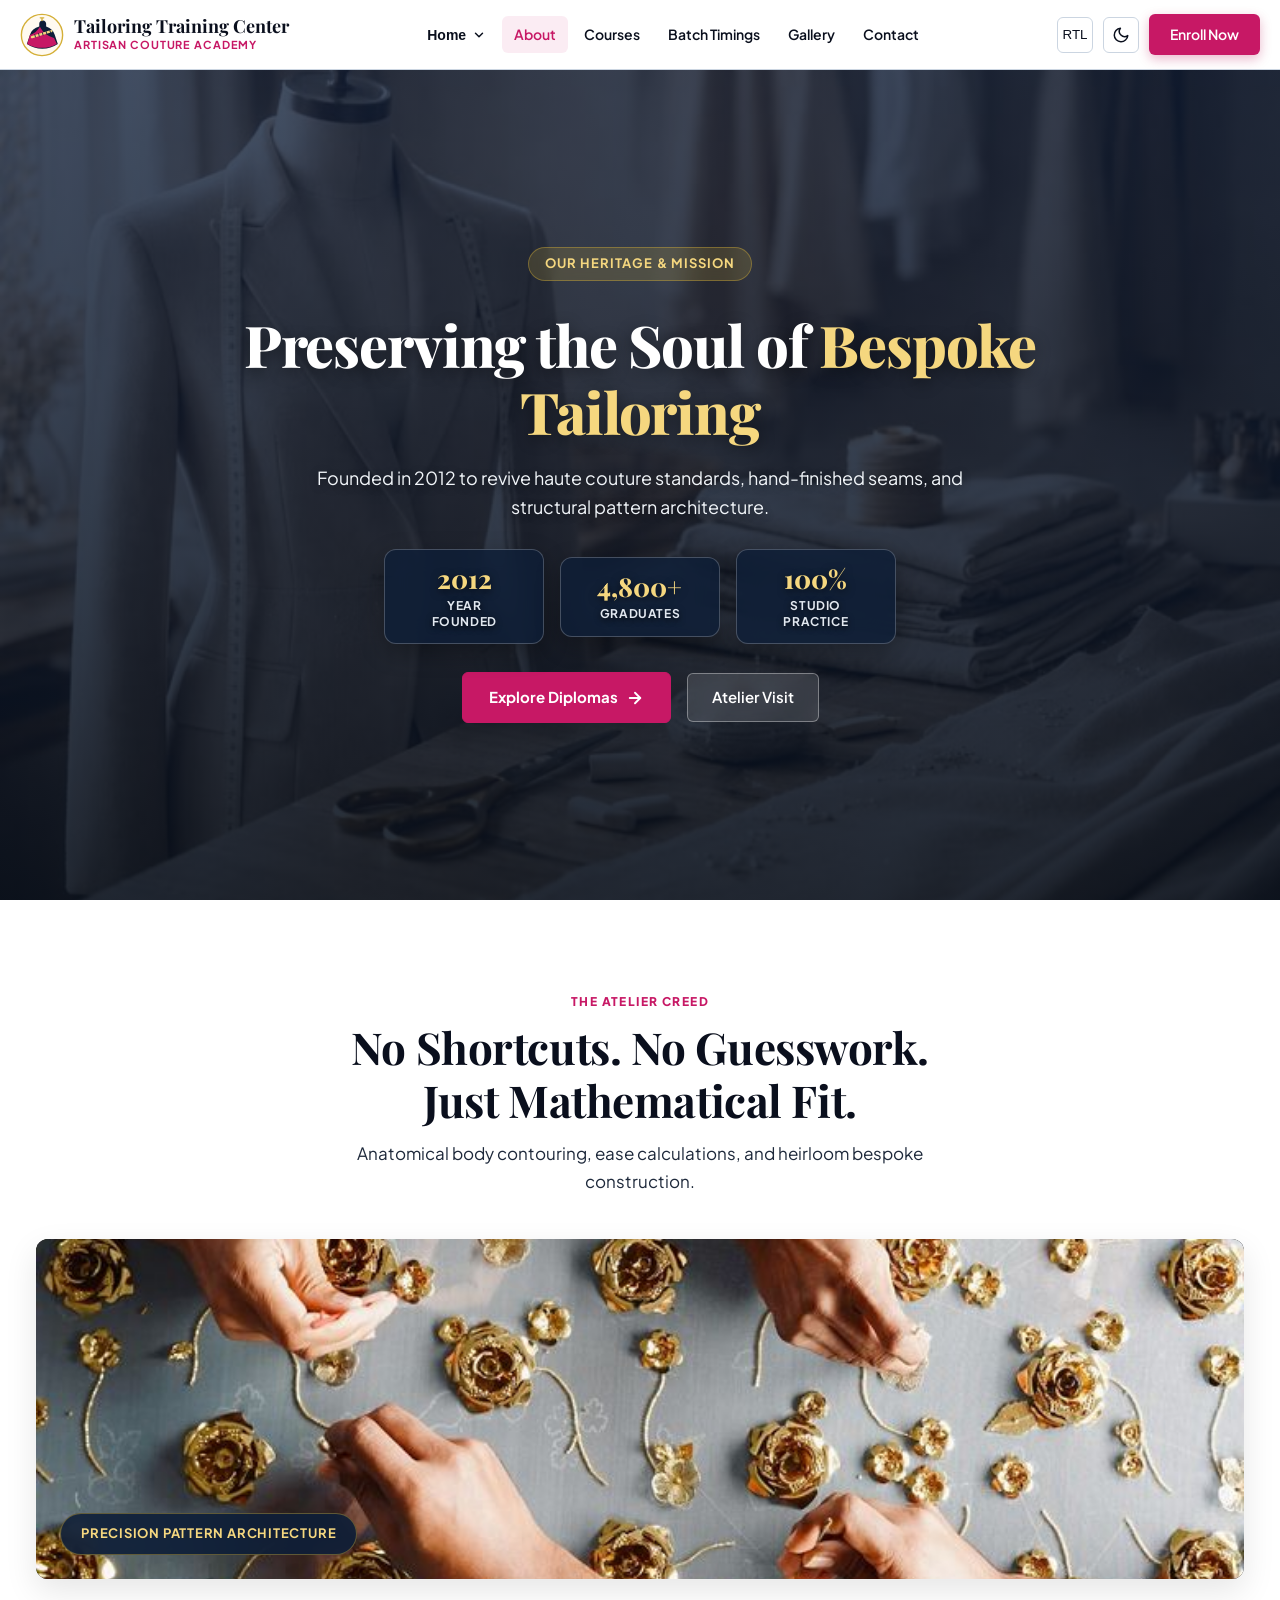
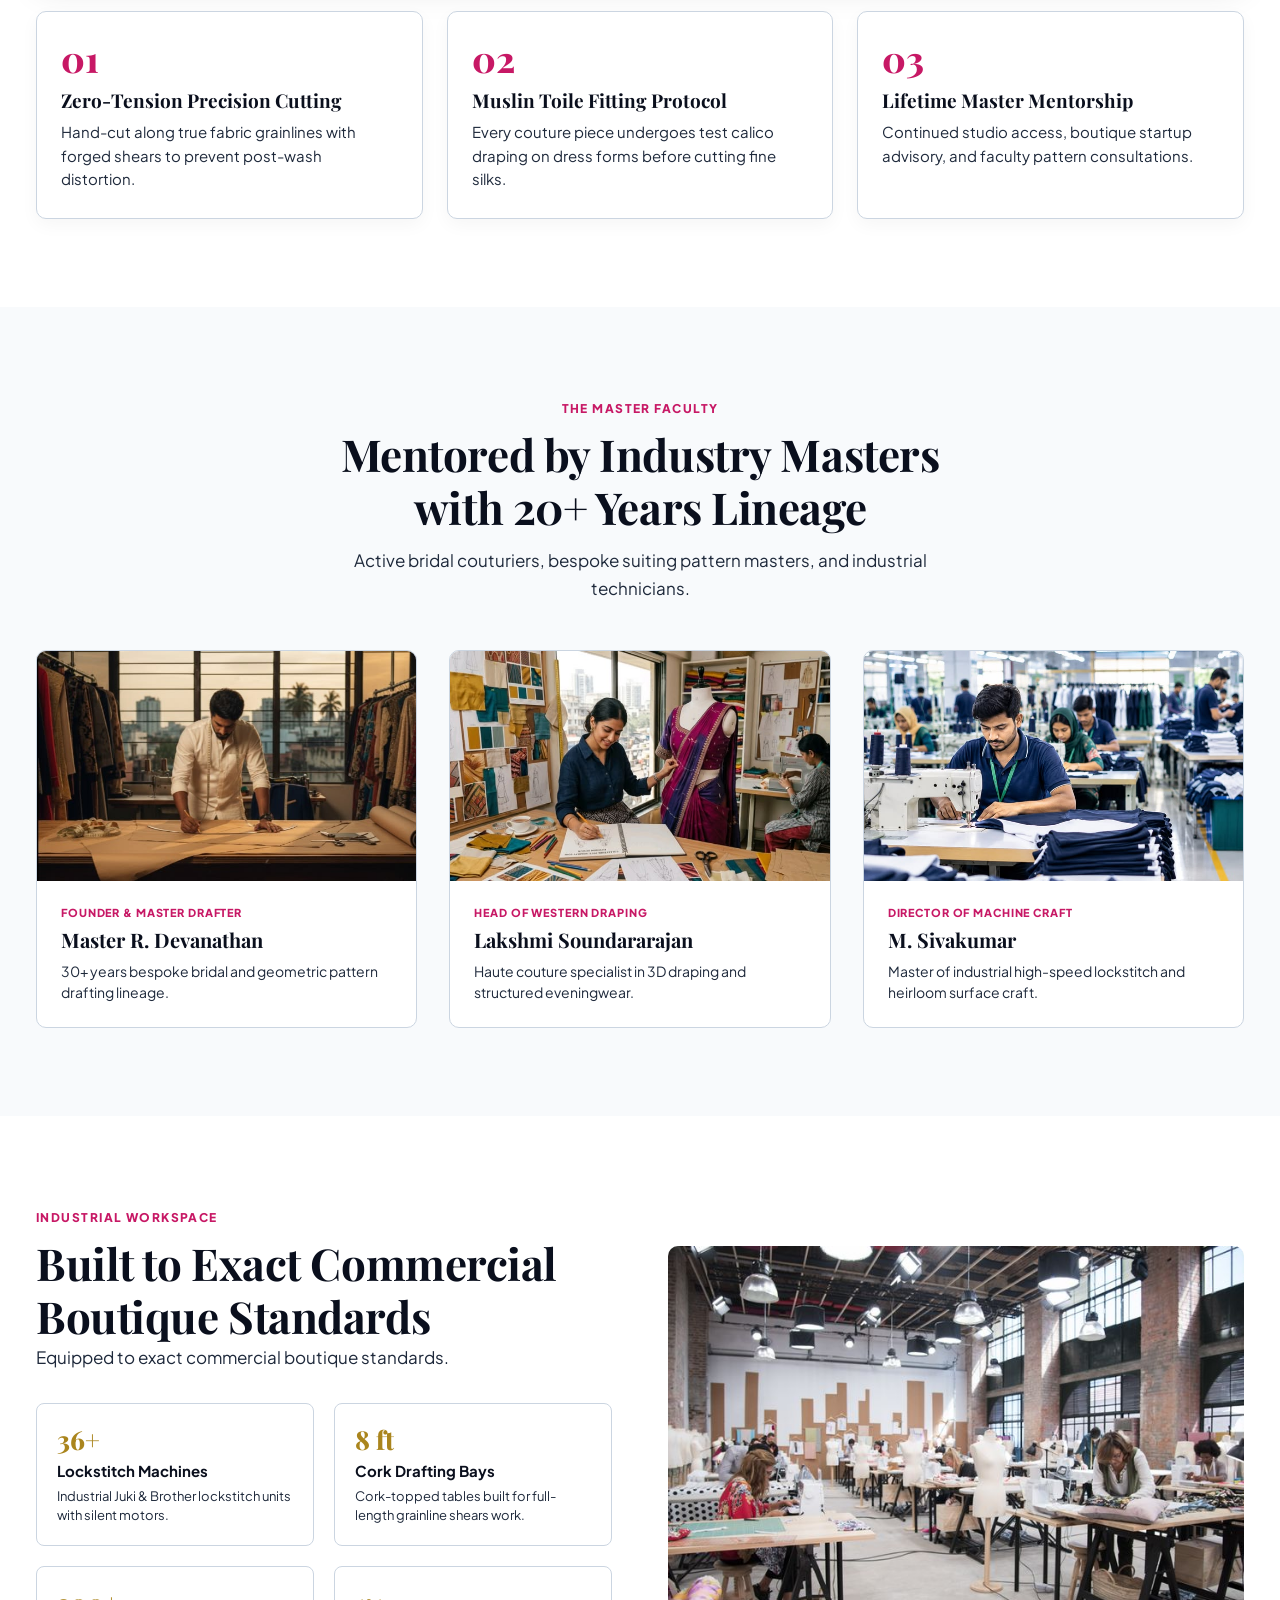
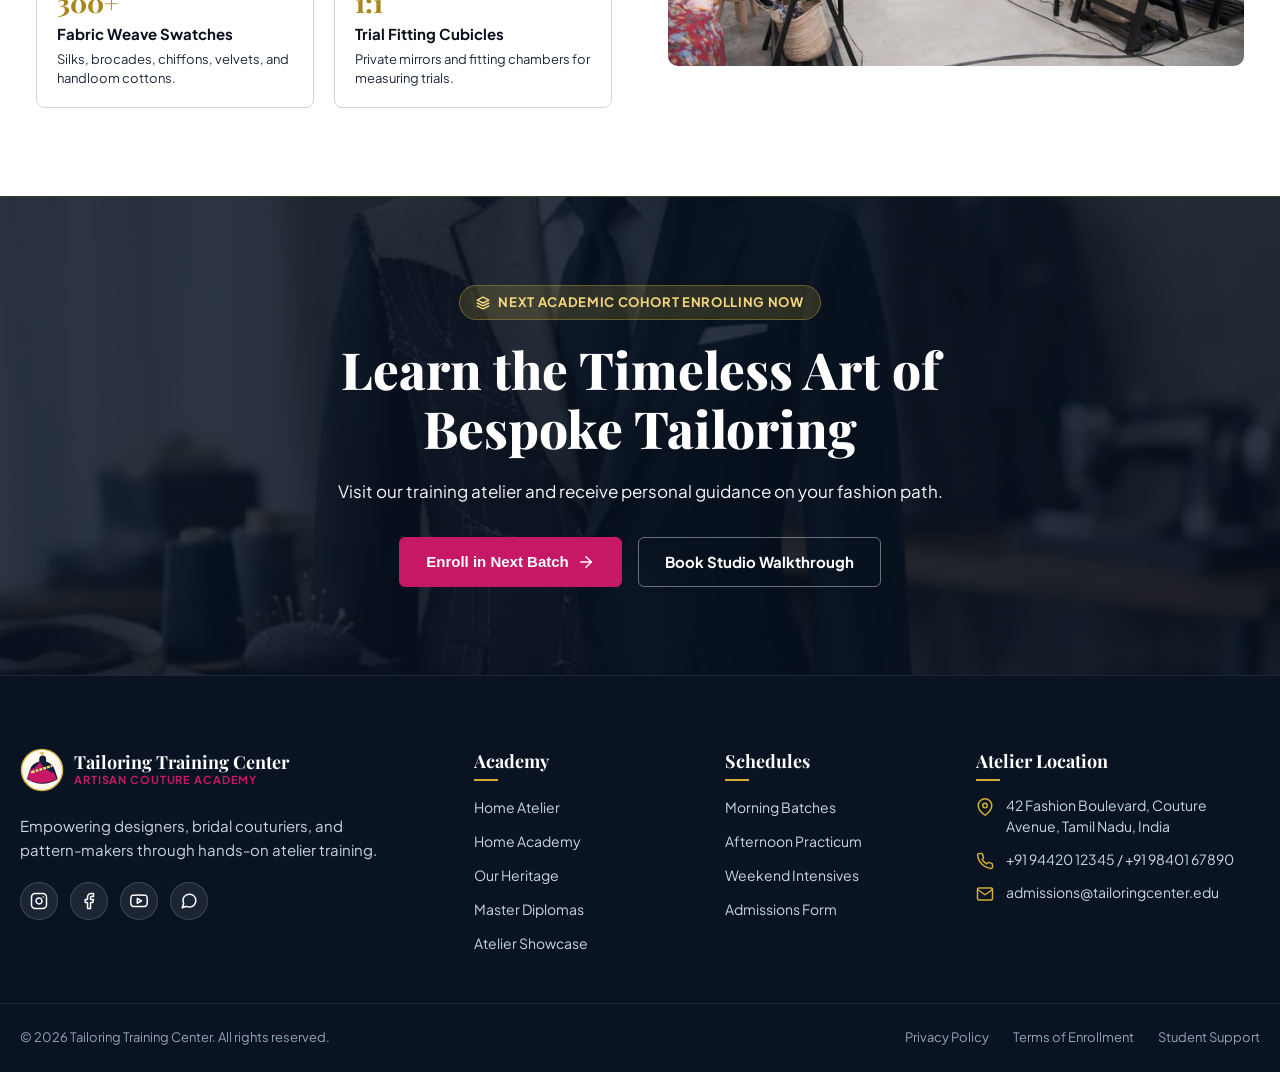
==== commit ec184628: "update" ====
--- a/about.html
+++ b/about.html
@@ -155,6 +155,11 @@
         <li><a href="timings.html" class="mobile-nav-link">Batch Timings</a></li>
         <li><a href="gallery.html" class="mobile-nav-link">Gallery</a></li>
         <li><a href="contact.html" class="mobile-nav-link">Contact</a></li>
+        <li class="mobile-drawer-cta-item">
+          <a href="contact.html" class="mobile-drawer-cta">
+            <span>Enroll Now</span>
+          </a>
+        </li>
       </ul>
 
       <div class="mobile-drawer-footer">
--- a/assets/css/style.css
+++ b/assets/css/style.css
@@ -547,6 +547,48 @@
   flex: 1;
 }
 
+.mobile-drawer-cta-item {
+  margin-top: 0.75rem;
+  list-style: none;
+}
+
+.mobile-drawer-cta {
+  display: flex;
+  align-items: center;
+  justify-content: center;
+  width: 100%;
+  padding: 0.8125rem 1.25rem;
+  font-size: 0.9375rem;
+  font-weight: 700;
+  text-decoration: none;
+  border-radius: 0.5rem;
+  background: var(--color-magenta);
+  color: #ffffff;
+  box-shadow: 0 4px 12px rgba(199, 24, 101, 0.28);
+  transition: transform var(--transition-fast), background-color var(--transition-fast), box-shadow var(--transition-fast);
+  cursor: pointer;
+  border: none;
+  text-align: center;
+}
+
+.mobile-drawer-cta:hover {
+  background: var(--color-magenta-hover);
+  color: #ffffff;
+  transform: translateY(-1px);
+  box-shadow: 0 6px 16px rgba(199, 24, 101, 0.35);
+}
+
+[data-theme="dark"] .mobile-drawer-cta {
+  background: var(--color-coral);
+  color: #ffffff;
+  box-shadow: 0 4px 12px rgba(230, 57, 70, 0.35);
+}
+
+[data-theme="dark"] .mobile-drawer-cta:hover {
+  background: #ff5260;
+  color: #ffffff;
+}
+
 .mobile-nav-link {
   display: flex;
   align-items: center;
@@ -979,6 +1021,10 @@
 
 /* Section 1: Hero Editorial Showcase */
 .hero-editorial-section {
+  min-height: calc(100vh - var(--header-height));
+  min-height: calc(100svh - var(--header-height));
+  display: flex;
+  align-items: center;
   padding: 3.5rem 0 5rem;
   background: var(--bg-surface);
   position: relative;
@@ -1778,6 +1824,7 @@
 /* Section 1: Hero Centered Panoramic (Full Viewport Height) */
 .hero-v2-section {
   min-height: calc(100vh - var(--header-height));
+  min-height: calc(100svh - var(--header-height));
   display: flex;
   align-items: center;
   justify-content: center;
@@ -1902,8 +1949,8 @@
    (Equal Height across About, Courses, Timings, Gallery, Contact)
    ============================================================ */
 .page-hero-banner {
-  min-height: 480px;
-  /* Exact same height across all 5 inner pages */
+  min-height: max(480px, calc(100vh - var(--header-height)));
+  min-height: max(480px, calc(100svh - var(--header-height)));
   display: flex;
   align-items: center;
   justify-content: center;
--- a/assets/css/responsive.css
+++ b/assets/css/responsive.css
@@ -855,12 +855,13 @@
 @media (max-width: 1032px) {
   .hero-v2-section {
     min-height: calc(100vh - var(--header-height));
+    min-height: calc(100svh - var(--header-height));
     padding: 4rem 1.25rem;
   }
 
   .page-hero-banner {
-    min-height: 440px;
-    /* Equal height across all 5 inner pages */
+    min-height: max(440px, calc(100vh - var(--header-height)));
+    min-height: max(440px, calc(100svh - var(--header-height)));
     padding: 4rem 1.25rem;
   }
 }
@@ -868,12 +869,13 @@
 @media (max-width: 768px) {
   .hero-v2-section {
     min-height: calc(100vh - var(--header-height));
+    min-height: calc(100svh - var(--header-height));
     padding: 3.5rem 1rem;
   }
 
   .page-hero-banner {
-    min-height: 400px;
-    /* Equal height across all 5 inner pages */
+    min-height: max(440px, calc(100vh - var(--header-height)));
+    min-height: max(440px, calc(100svh - var(--header-height)));
     padding: 3.5rem 1rem;
   }
 
@@ -888,13 +890,14 @@
 
 @media (max-width: 440px) {
   .hero-v2-section {
-    min-height: 100vh;
+    min-height: calc(100vh - var(--header-height));
+    min-height: calc(100svh - var(--header-height));
     padding: 3rem 1rem;
   }
 
   .page-hero-banner {
-    min-height: 380px;
-    /* Equal height across all 5 inner pages on small mobile */
+    min-height: max(720px, calc(100vh - var(--header-height)));
+    min-height: max(720px, calc(100svh - var(--header-height)));
     padding: 3rem 1rem;
   }
 
